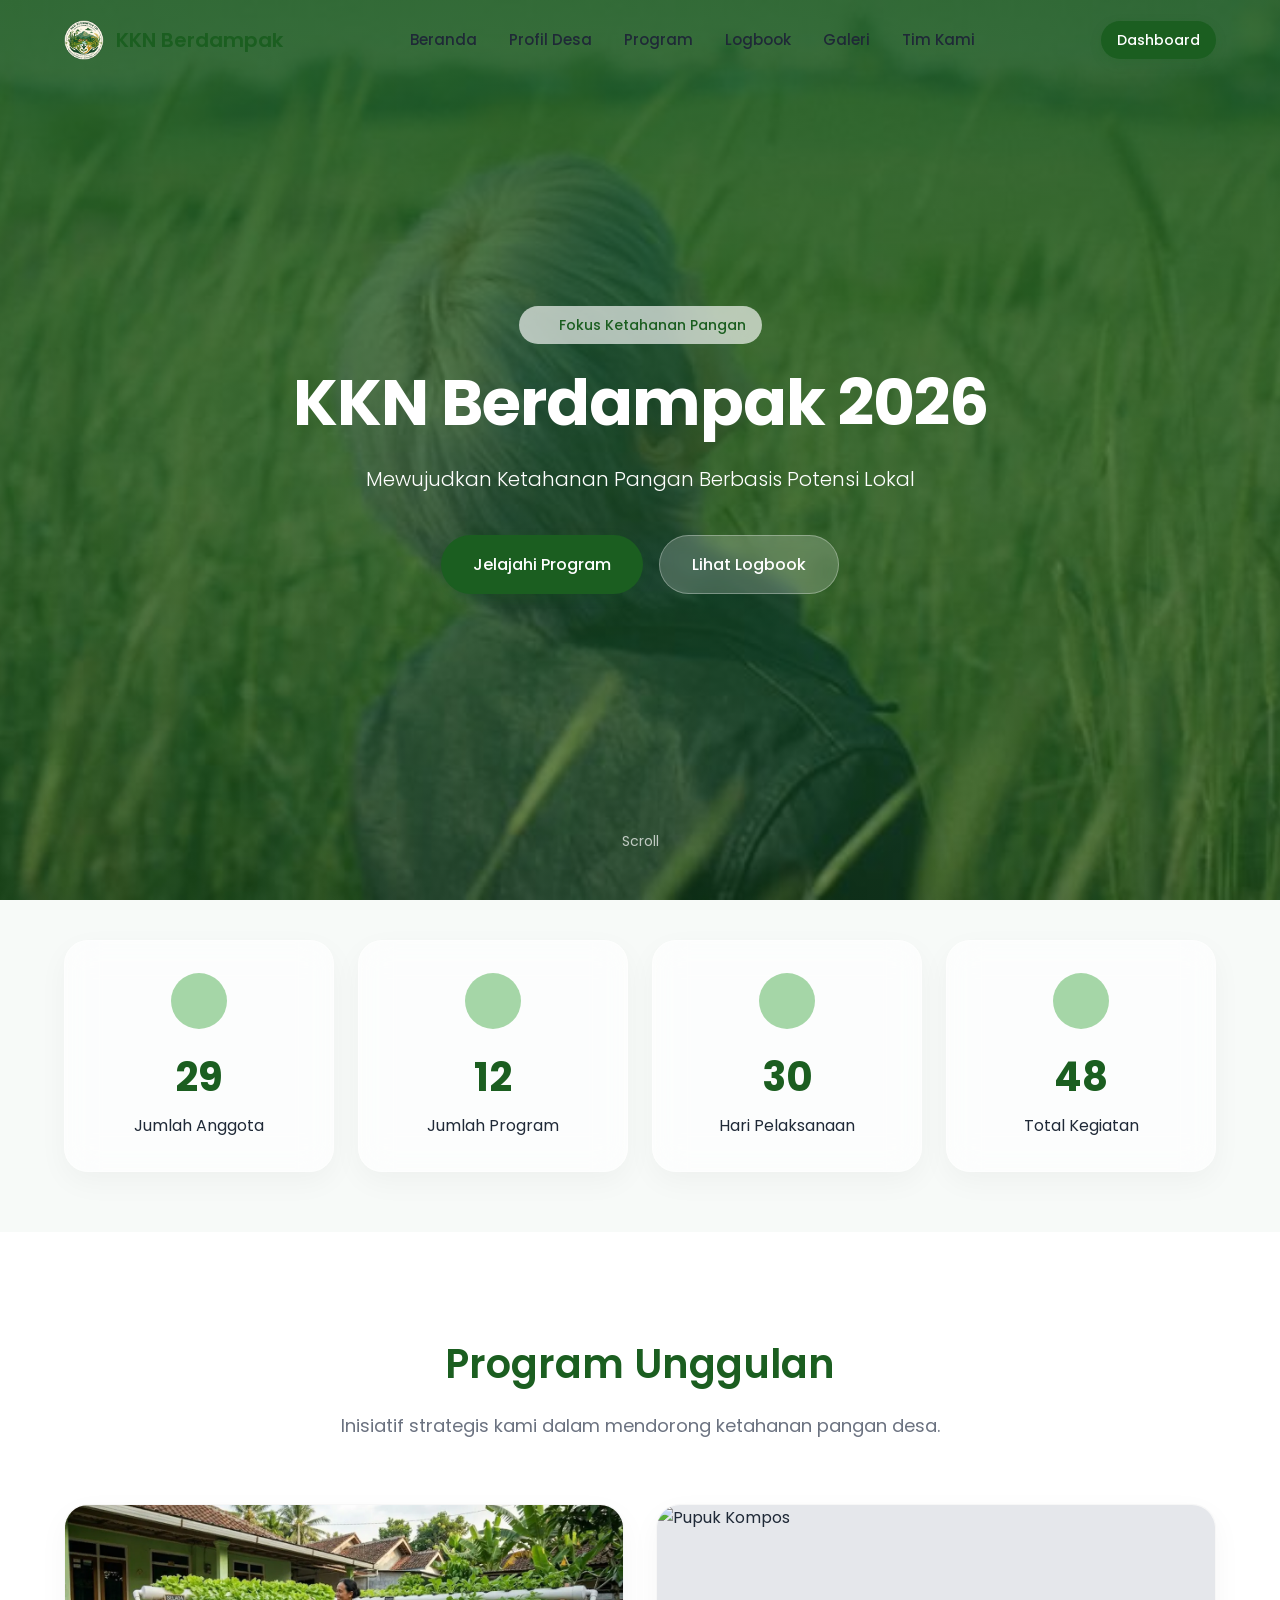
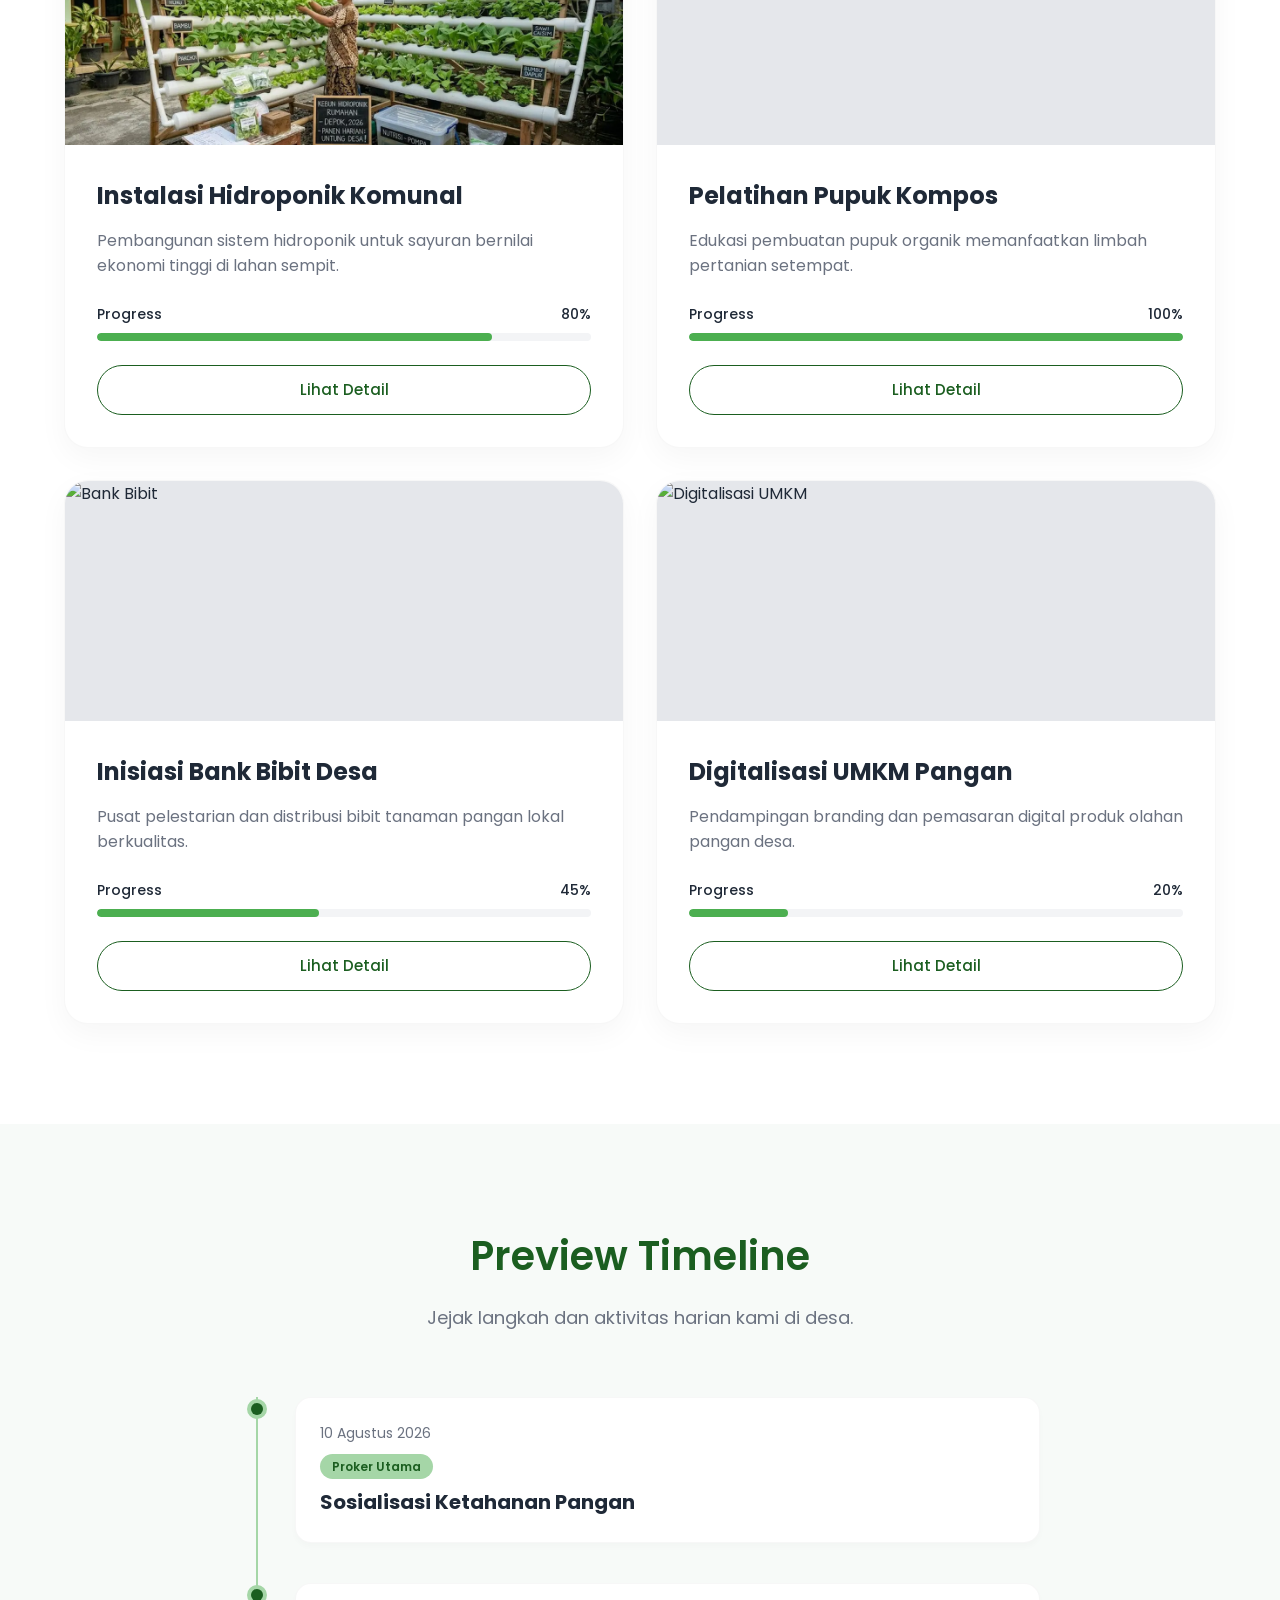
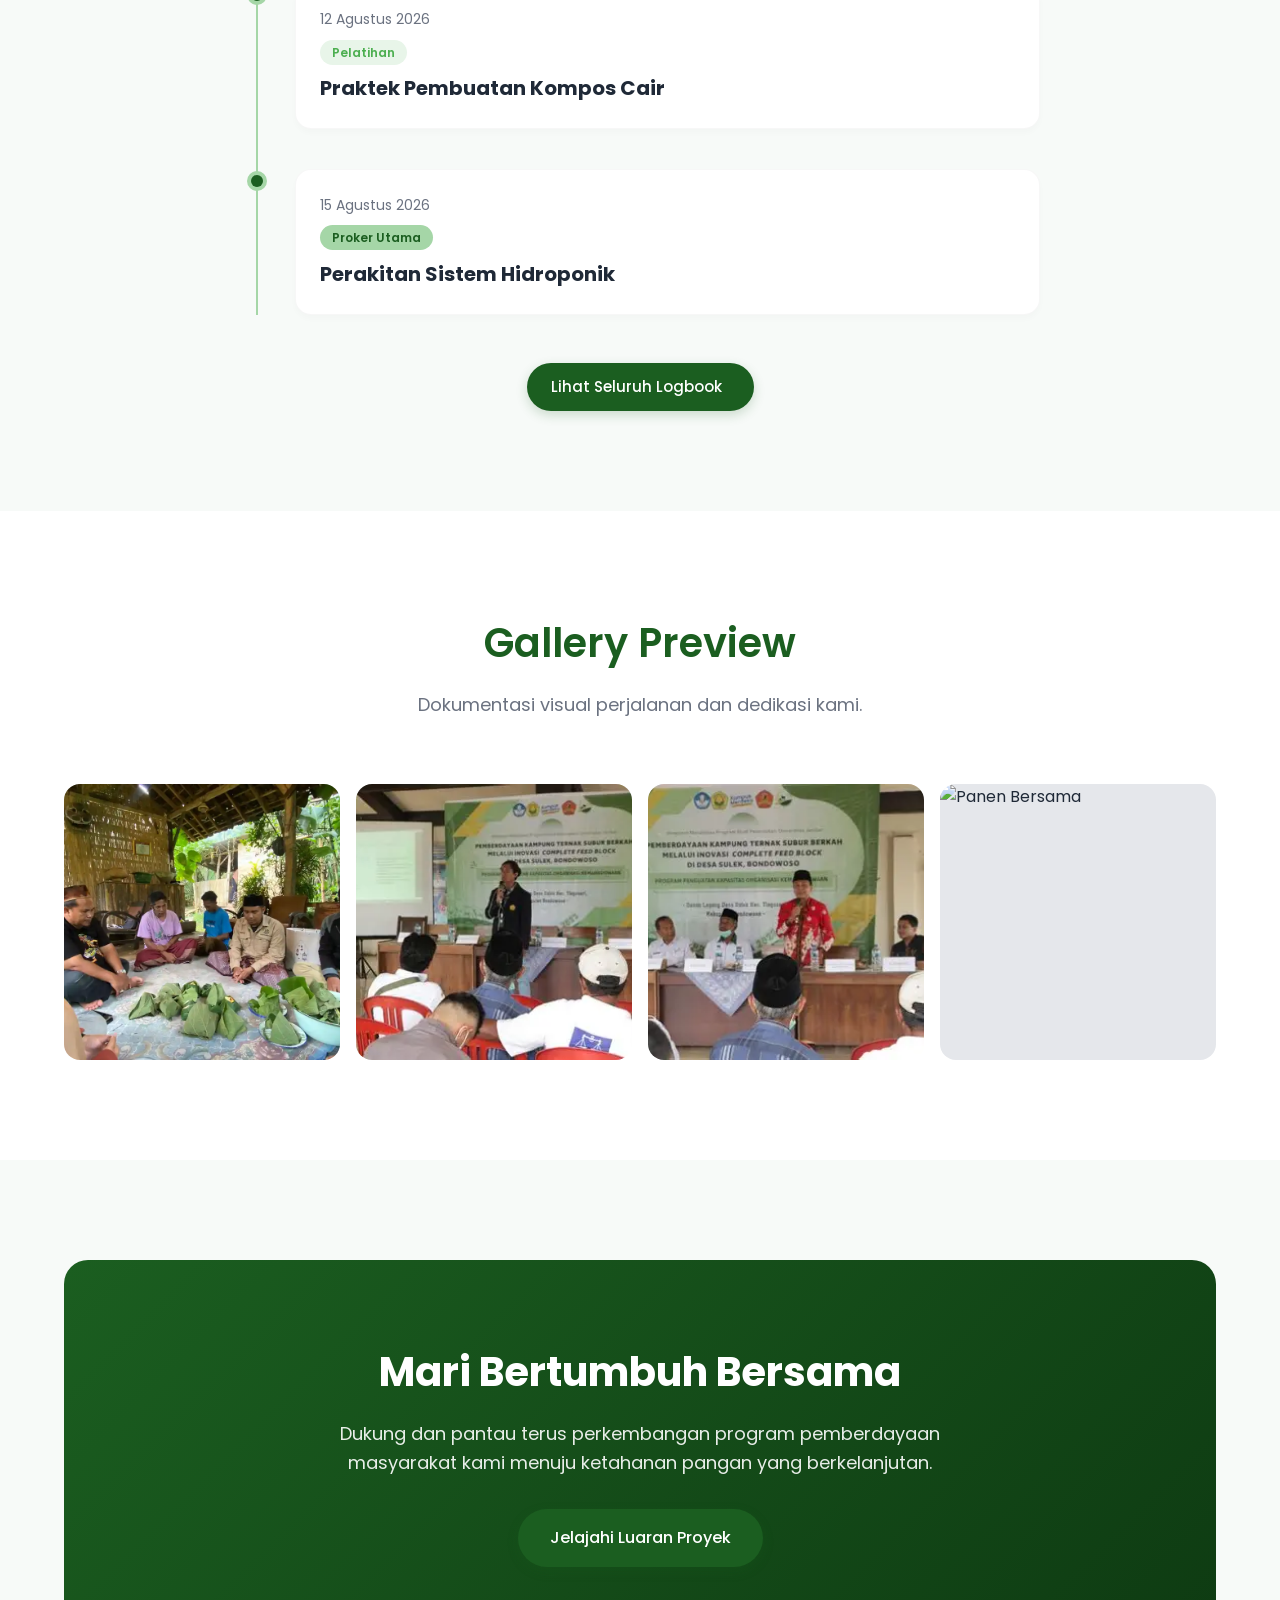
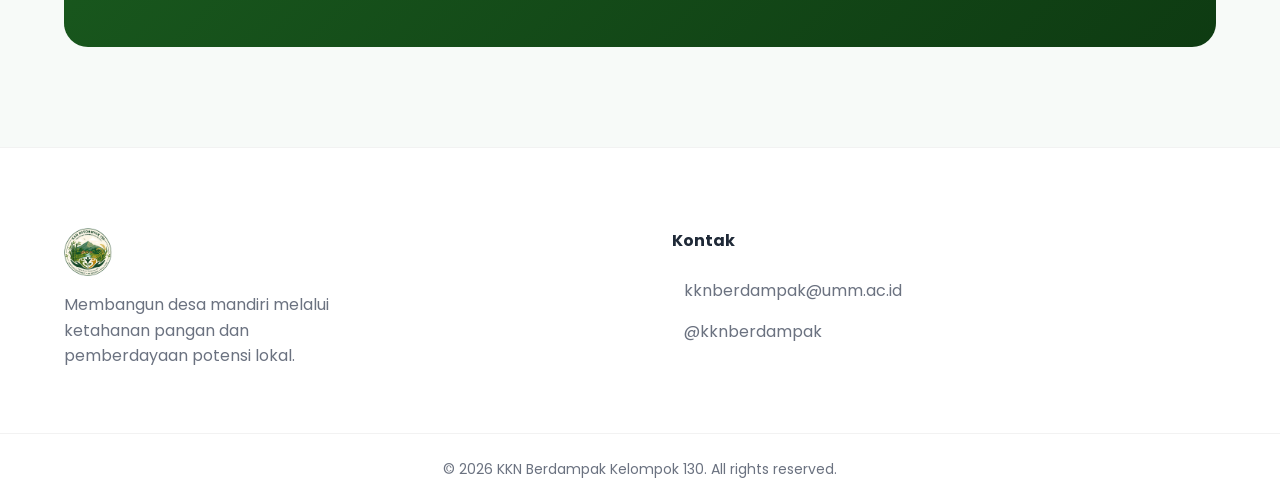
==== index.html @ 9cec5345 "Pembaruan pertama: Layout Frontend selesai" ====
<!DOCTYPE html>
<html lang="id">
<head>
    <meta charset="UTF-8">
    <meta name="viewport" content="width=device-width, initial-scale=1.0">
    <meta name="description" content="Dashboard Dokumentasi KKN Berdampak 2026 - Mewujudkan Ketahanan Pangan Berbasis Potensi Lokal">
    <title>KKN Berdampak 2026 | Ketahanan Pangan</title>

    <!-- Google Fonts: Poppins -->
    <link rel="preconnect" href="https://fonts.googleapis.com">
    <link rel="preconnect" href="https://fonts.gstatic.com" crossorigin>
    <link href="https://fonts.googleapis.com/css2?family=Poppins:wght@300;400;500;600;700&display=swap" rel="stylesheet">

    <!-- Lucide Icons (CDN) -->
    <script src="https://unpkg.com/lucide@latest"></script>

    <!-- Main Stylesheet -->
    <!-- Main Stylesheet (Panggil satu-satu agar aman di file lokal) -->
<link rel="stylesheet" href="css/variable.css">
<link rel="stylesheet" href="css/reset.css">
<link rel="stylesheet" href="css/layout.css">
<link rel="stylesheet" href="css/components.css">
<link rel="stylesheet" href="css/animation.css">
<link rel="stylesheet" href="css/pages/home.css">
</head>
<body>

    <!-- ================= NAVBAR ================= -->
    <nav class="navbar" id="navbar">
        <div class="container navbar-container">
            <a href="index.html" class="navbar-logo">
                <img src="assets/logos/logo-kkn.png" alt="Logo KKN 2026" class="logo-img">
                <span class="logo-text">KKN Berdampak</span>
            </a>
            
            <ul class="navbar-menu">
                <li><a href="../index.html" class="nav-link">Beranda</a></li>
                <li><a href="pages/village.html" class="nav-link">Profil Desa</a></li> <!-- Tambahan Baru -->
                <li><a href="pages/program.html" class="nav-link">Program</a></li>
                <li><a href="pages/program.html" class="nav-link">Logbook</a></li>
                <li><a href="pages/gallery.html" class="nav-link">Galeri</a></li>
                <li><a href="pages/team.html" class="nav-link">Tim Kami</a></li> <!-- Tambahan Baru -->
            </ul>

            <div class="navbar-actions">
                <a href="pages/dashboard.html" class="btn btn-primary btn-sm">Dashboard</a>
            </div>
        </div>
    </nav>

    <!-- ================= HERO SECTION ================= -->
    <header class="hero" id="hero">
        <div class="hero-overlay"></div>
        <div class="container hero-content">
            <div class="hero-badge reveal-fade-up">
                <i data-lucide="leaf"></i>
                <span>Fokus Ketahanan Pangan</span>
            </div>
            <h1 class="hero-title reveal-fade-up">KKN Berdampak 2026</h1>
            <p class="hero-subtitle reveal-fade-up">Mewujudkan Ketahanan Pangan Berbasis Potensi Lokal</p>
            
            <div class="hero-buttons reveal-fade-up">
                <a href="#programs" class="btn btn-primary btn-lg">Jelajahi Program</a>
                <a href="pages/logbook.html" class="btn btn-glass btn-lg">Lihat Logbook</a>
            </div>
        </div>

        <a href="#statistics" class="scroll-indicator">
            <span class="scroll-text">Scroll</span>
            <i data-lucide="chevron-down" class="scroll-icon"></i>
        </a>
    </header>

    <!-- ================= MAIN CONTENT ================= -->
    <main>
        <!-- STATISTIK SECTION -->
        <section class="section statistics" id="statistics">
            <div class="container statistics-grid">
                <!-- Stat Card 1 -->
                <div class="stat-card reveal-fade-up">
                    <div class="stat-icon-wrapper"><i data-lucide="users"></i></div>
                    <h3 class="stat-number" data-target="29">0</h3>
                    <p class="stat-label">Jumlah Anggota</p>
                </div>
                <!-- Stat Card 2 -->
                <div class="stat-card reveal-fade-up" style="transition-delay: 100ms;">
                    <div class="stat-icon-wrapper"><i data-lucide="briefcase"></i></div>
                    <h3 class="stat-number" data-target="12">0</h3>
                    <p class="stat-label">Jumlah Program</p>
                </div>
                <!-- Stat Card 3 -->
                <div class="stat-card reveal-fade-up" style="transition-delay: 200ms;">
                    <div class="stat-icon-wrapper"><i data-lucide="calendar-days"></i></div>
                    <h3 class="stat-number" data-target="30">0</h3>
                    <p class="stat-label">Hari Pelaksanaan</p>
                </div>
                <!-- Stat Card 4 -->
                <div class="stat-card reveal-fade-up" style="transition-delay: 300ms;">
                    <div class="stat-icon-wrapper"><i data-lucide="check-circle-2"></i></div>
                    <h3 class="stat-number" data-target="86">0</h3>
                    <p class="stat-label">Total Kegiatan</p>
                </div>
            </div>
        </section>

        <!-- PROGRAM UNGGULAN SECTION -->
        <section class="section programs bg-surface" id="programs">
            <div class="container">
                <div class="section-header reveal-fade-up">
                    <h2 class="section-title">Program Unggulan</h2>
                    <p class="section-desc">Inisiatif strategis kami dalam mendorong ketahanan pangan desa.</p>
                </div>

                <div class="programs-grid">
                    <!-- Program Card 1 -->
                    <div class="program-card reveal-fade-up">
                        <div class="program-image">
                            <img src="assets/images/program-1.webp" alt="Hidroponik Desa">
                        </div>
                        <div class="program-content">
                            <h3 class="program-title">Instalasi Hidroponik Komunal</h3>
                            <p class="program-desc">Pembangunan sistem hidroponik untuk sayuran bernilai ekonomi tinggi di lahan sempit.</p>
                            
                            <div class="program-progress">
                                <div class="progress-info">
                                    <span class="progress-label">Progress</span>
                                    <span class="progress-percentage">80%</span>
                                </div>
                                <div class="progress-track">
                                    <div class="progress-fill" data-width="80%"></div>
                                </div>
                            </div>
                            
                            <a href="pages/program.html" class="btn btn-outline btn-full">Lihat Detail</a>
                        </div>
                    </div>

                    <!-- Program Card 2 -->
                    <div class="program-card reveal-fade-up" style="transition-delay: 100ms;">
                        <div class="program-image">
                            <img src="assets/images/program-2.jpg" alt="Pupuk Kompos">
                        </div>
                        <div class="program-content">
                            <h3 class="program-title">Pelatihan Pupuk Kompos</h3>
                            <p class="program-desc">Edukasi pembuatan pupuk organik memanfaatkan limbah pertanian setempat.</p>
                            
                            <div class="program-progress">
                                <div class="progress-info">
                                    <span class="progress-label">Progress</span>
                                    <span class="progress-percentage">100%</span>
                                </div>
                                <div class="progress-track">
                                    <div class="progress-fill" data-width="100%"></div>
                                </div>
                            </div>
                            
                            <a href="pages/program.html" class="btn btn-outline btn-full">Lihat Detail</a>
                        </div>
                    </div>

                    <!-- Program Card 3 -->
                    <div class="program-card reveal-fade-up" style="transition-delay: 200ms;">
                        <div class="program-image">
                            <img src="assets/images/program-3.jpg" alt="Bank Bibit">
                        </div>
                        <div class="program-content">
                            <h3 class="program-title">Inisiasi Bank Bibit Desa</h3>
                            <p class="program-desc">Pusat pelestarian dan distribusi bibit tanaman pangan lokal berkualitas.</p>
                            
                            <div class="program-progress">
                                <div class="progress-info">
                                    <span class="progress-label">Progress</span>
                                    <span class="progress-percentage">45%</span>
                                </div>
                                <div class="progress-track">
                                    <div class="progress-fill" data-width="45%"></div>
                                </div>
                            </div>
                            
                            <a href="pages/program.html" class="btn btn-outline btn-full">Lihat Detail</a>
                        </div>
                    </div>

                    <!-- Program Card 4 -->
                    <div class="program-card reveal-fade-up" style="transition-delay: 300ms;">
                        <div class="program-image">
                            <img src="assets/images/program-4.jpg" alt="Digitalisasi UMKM">
                        </div>
                        <div class="program-content">
                            <h3 class="program-title">Digitalisasi UMKM Pangan</h3>
                            <p class="program-desc">Pendampingan branding dan pemasaran digital produk olahan pangan desa.</p>
                            
                            <div class="program-progress">
                                <div class="progress-info">
                                    <span class="progress-label">Progress</span>
                                    <span class="progress-percentage">20%</span>
                                </div>
                                <div class="progress-track">
                                    <div class="progress-fill" data-width="20%"></div>
                                </div>
                            </div>
                            
                            <a href="pages/program.html" class="btn btn-outline btn-full">Lihat Detail</a>
                        </div>
                    </div>
                </div>
            </div>
        </section>

        <!-- TIMELINE SECTION -->
        <section class="section timeline-section" id="timeline">
            <div class="container">
                <div class="section-header reveal-fade-up">
                    <h2 class="section-title">Preview Timeline</h2>
                    <p class="section-desc">Jejak langkah dan aktivitas harian kami di desa.</p>
                </div>

                <div class="timeline-container">
                    <!-- Timeline Item 1 -->
                    <div class="timeline-item reveal-fade-up">
                        <div class="timeline-dot"></div>
                        <div class="timeline-content">
                            <span class="timeline-date">10 Agustus 2026</span>
                            <span class="timeline-category tag-primary">Proker Utama</span>
                            <h4 class="timeline-title">Sosialisasi Ketahanan Pangan</h4>
                        </div>
                    </div>

                    <!-- Timeline Item 2 -->
                    <div class="timeline-item reveal-fade-up">
                        <div class="timeline-dot"></div>
                        <div class="timeline-content">
                            <span class="timeline-date">12 Agustus 2026</span>
                            <span class="timeline-category tag-secondary">Pelatihan</span>
                            <h4 class="timeline-title">Praktek Pembuatan Kompos Cair</h4>
                        </div>
                    </div>

                    <!-- Timeline Item 3 -->
                    <div class="timeline-item reveal-fade-up">
                        <div class="timeline-dot"></div>
                        <div class="timeline-content">
                            <span class="timeline-date">15 Agustus 2026</span>
                            <span class="timeline-category tag-primary">Proker Utama</span>
                            <h4 class="timeline-title">Perakitan Sistem Hidroponik</h4>
                        </div>
                    </div>
                </div>

                <div class="timeline-action reveal-fade-up">
                    <a href="pages/logbook.html" class="btn btn-primary">Lihat Seluruh Logbook <i data-lucide="arrow-right"></i></a>
                </div>
            </div>
        </section>

        <!-- GALLERY SECTION -->
        <section class="section gallery-section bg-surface" id="gallery">
            <div class="container">
                <div class="section-header reveal-fade-up">
                    <h2 class="section-title">Gallery Preview</h2>
                    <p class="section-desc">Dokumentasi visual perjalanan dan dedikasi kami.</p>
                </div>

                <div class="gallery-grid">
                    <!-- Gallery Item 1 -->
                    <a href="assets/images/gallery-1.webp" class="gallery-item reveal-fade-up">
                        <img src="assets/images/gallery-1.webp" alt="Kegiatan Bersama Warga">
                        <div class="gallery-overlay">
                            <i data-lucide="maximize-2"></i>
                        </div>
                    </a>
                    <!-- Gallery Item 2 -->
                    <a href="assets/images/gallery-2.webp" class="gallery-item reveal-fade-up" style="transition-delay: 100ms;">
                        <img src="assets/images/gallery-2.webp" alt="Survei Lahan">
                        <div class="gallery-overlay">
                            <i data-lucide="maximize-2"></i>
                        </div>
                    </a>
                    <!-- Gallery Item 3 -->
                    <a href="assets/images/gallery-3.webp" class="gallery-item reveal-fade-up" style="transition-delay: 200ms;">
                        <img src="assets/images/gallery-3.webp" alt="Pelatihan UMKM">
                        <div class="gallery-overlay">
                            <i data-lucide="maximize-2"></i>
                        </div>
                    </a>
                    <!-- Gallery Item 4 -->
                    <a href="assets/images/gallery-4.jpg" class="gallery-item reveal-fade-up" style="transition-delay: 300ms;">
                        <img src="assets/images/gallery-4.jpg" alt="Panen Bersama">
                        <div class="gallery-overlay">
                            <i data-lucide="maximize-2"></i>
                        </div>
                    </a>
                </div>
            </div>
        </section>

        <!-- CTA SECTION -->
        <section class="section cta-section" id="cta">
            <div class="container">
                <div class="cta-card reveal-fade-up">
                    <div class="cta-content">
                        <h2 class="cta-title">Mari Bertumbuh Bersama</h2>
                        <p class="cta-desc">Dukung dan pantau terus perkembangan program pemberdayaan masyarakat kami menuju ketahanan pangan yang berkelanjutan.</p>
                        <a href="pages/documents.html" class="btn btn-primary btn-lg">Jelajahi Luaran Proyek</a>
                    </div>
                </div>
            </div>
        </section>
    </main>

    <!-- ================= FOOTER ================= -->
    <footer class="footer">
        <div class="container footer-container">
            <div class="footer-brand">
                <img src="assets/logos/logo-kkn.png" alt="Logo KKN" class="footer-logo">
                <p class="footer-text">Membangun desa mandiri melalui ketahanan pangan dan pemberdayaan potensi lokal.</p>
            </div>
            
            <div class="footer-links">
                <h4 class="footer-heading">Kontak</h4>
                <ul>
                    <li><a href="mailto:kknberdampak2026@umm.ac.id"><i data-lucide="mail"></i> kknberdampak@umm.ac.id</a></li>
                    <li><a href="https://instagram.com/kknberdampak" target="_blank"><i data-lucide="instagram"></i> @kknberdampak</a></li>
                </ul>
            </div>
        </div>
        <div class="footer-bottom">
            <div class="container">
                <p class="copyright">&copy; 2026 KKN Berdampak Kelompok 130. All rights reserved.</p>
            </div>
        </div>
    </footer>

    <!-- Initialize Lucide Icons -->
    <script>
      lucide.createIcons();
    </script>
    
    <!-- Main JavaScript -->
    <script src="js/main.js" type="module"></script>
</body>
</html>
---- css/variable.css ----
/* css/variables.css */
:root {
    /* Color Palette */
    --color-primary: #1B5E20;
    --color-secondary: #4CAF50;
    --color-accent: #A5D6A7;
    --color-background: #F7FAF8;
    --color-surface: #FFFFFF;
    --color-text: #1F2937;
    --color-text-muted: #6B7280;

    /* Glassmorphism */
    --glass-bg: rgba(255, 255, 255, 0.65);
    --glass-border: rgba(255, 255, 255, 0.4);
    --glass-blur: blur(16px);

    /* Typography */
    --font-primary: 'Poppins', sans-serif;
    
    /* Spacing & Layout */
    --container-width: 1200px;
    --section-padding: 100px 0;
    
    /* Border Radius (Rounded Corners) */
    --radius-sm: 8px;
    --radius-md: 16px;
    --radius-lg: 24px;
    --radius-pill: 9999px;

    /* Shadows (Soft & Premium) */
    --shadow-sm: 0 4px 6px rgba(0, 0, 0, 0.02);
    --shadow-md: 0 10px 30px rgba(0, 0, 0, 0.04);
    --shadow-hover: 0 20px 40px rgba(0, 0, 0, 0.08);

    /* Transitions */
    --transition-fast: 0.2s ease;
    --transition-smooth: 0.4s cubic-bezier(0.16, 1, 0.3, 1);
}
---- css/layout.css ----
/* css/layout.css */
.container {
    max-width: var(--container-width);
    margin: 0 auto;
    padding: 0 24px;
}

.section {
    padding: var(--section-padding);
}

.section-header {
    text-align: center;
    margin-bottom: 64px;
    max-width: 600px;
    margin-inline: auto;
}

.section-title {
    font-size: 2.5rem;
    font-weight: 600;
    color: var(--color-primary);
    margin-bottom: 16px;
}

.section-desc {
    color: var(--color-text-muted);
    font-size: 1.125rem;
}

.bg-surface {
    background-color: var(--color-surface);
}

/* --- Navbar (Glassmorphism) --- */
.navbar {
    position: fixed;
    top: 0;
    left: 0;
    width: 100%;
    z-index: 100;
    transition: var(--transition-smooth);
    padding: 20px 0;
}

.navbar.scrolled {
    background: var(--glass-bg);
    backdrop-filter: var(--glass-blur);
    -webkit-backdrop-filter: var(--glass-blur);
    border-bottom: 1px solid var(--glass-border);
    padding: 12px 0;
    box-shadow: var(--shadow-sm);
}

.navbar-container {
    display: flex;
    justify-content: space-between;
    align-items: center;
}

.navbar-logo {
    display: flex;
    align-items: center;
    gap: 12px;
    font-weight: 600;
    font-size: 1.25rem;
    color: var(--color-primary);
}

.logo-img {
    height: 40px;
    width: auto;
}

.navbar-menu {
    display: flex;
    gap: 32px;
}

.nav-link {
    font-size: 0.9375rem;
    font-weight: 500;
    color: var(--color-text);
    transition: var(--transition-fast);
}

.nav-link:hover, .nav-link.active {
    color: var(--color-primary);
}

/* --- Footer --- */
.footer {
    background-color: var(--color-surface);
    padding-top: 80px;
    border-top: 1px solid rgba(0,0,0,0.05);
}

.footer-container {
    display: grid;
    grid-template-columns: 1fr 1fr;
    gap: 64px;
    margin-bottom: 64px;
}

.footer-logo {
    height: 48px;
    margin-bottom: 16px;
}

.footer-text {
    color: var(--color-text-muted);
    max-width: 300px;
}

.footer-links ul {
    display: flex;
    flex-direction: column;
    gap: 16px;
    margin-top: 24px;
}

.footer-links a {
    display: flex;
    align-items: center;
    gap: 12px;
    color: var(--color-text-muted);
    transition: var(--transition-fast);
}

.footer-links a:hover {
    color: var(--color-primary);
}

.footer-bottom {
    border-top: 1px solid rgba(0,0,0,0.05);
    padding: 24px 0;
    text-align: center;
    color: var(--color-text-muted);
    font-size: 0.875rem;
}

/* Responsive Layout */
@media (max-width: 768px) {
    .navbar-menu { display: none; } /* Akan dibuat menu mobile via JS nanti */
    .footer-container { grid-template-columns: 1fr; gap: 32px; }
}
---- css/components.css ----
/* css/components.css */
/* --- Buttons --- */
.btn {
    display: inline-flex;
    align-items: center;
    justify-content: center;
    gap: 8px;
    padding: 12px 24px;
    border-radius: var(--radius-pill);
    font-weight: 500;
    font-size: 0.9375rem;
    cursor: pointer;
    transition: var(--transition-smooth);
    border: none;
    position: relative;
    overflow: hidden;
}

.btn-primary {
    background-color: var(--color-primary);
    color: #FFFFFF;
    box-shadow: 0 4px 12px rgba(27, 94, 32, 0.2);
}

.btn-primary:hover {
    background-color: #144d18;
    transform: translateY(-2px);
    box-shadow: 0 6px 16px rgba(27, 94, 32, 0.3);
}

.btn-glass {
    background: rgba(255, 255, 255, 0.2);
    color: #FFFFFF;
    backdrop-filter: blur(8px);
    -webkit-backdrop-filter: blur(8px);
    border: 1px solid rgba(255, 255, 255, 0.3);
}

.btn-glass:hover {
    background: rgba(255, 255, 255, 0.3);
    transform: translateY(-2px);
}

.btn-outline {
    background: transparent;
    color: var(--color-primary);
    border: 1px solid var(--color-primary);
}

.btn-outline:hover {
    background: var(--color-primary);
    color: #FFFFFF;
}

.btn-lg { padding: 16px 32px; font-size: 1rem; }
.btn-sm { padding: 8px 16px; font-size: 0.875rem; }
.btn-full { width: 100%; }

/* --- Badges --- */
.tag-primary {
    background-color: var(--color-accent);
    color: var(--color-primary);
    padding: 4px 12px;
    border-radius: var(--radius-pill);
    font-size: 0.75rem;
    font-weight: 600;
}

.tag-secondary {
    background-color: #E8F5E9;
    color: var(--color-secondary);
    padding: 4px 12px;
    border-radius: var(--radius-pill);
    font-size: 0.75rem;
    font-weight: 600;
}
---- css/animation.css ----
/* css/animation.css */
/* --- Scroll Reveal (Fade Up) --- */
.reveal-fade-up {
    opacity: 0;
    transform: translateY(40px);
    transition: opacity 0.8s cubic-bezier(0.16, 1, 0.3, 1), 
                transform 0.8s cubic-bezier(0.16, 1, 0.3, 1);
}

.reveal-fade-up.active {
    opacity: 1;
    transform: translateY(0);
}

/* --- Bounce Scroll Indicator --- */
@keyframes bounce {
    0%, 20%, 50%, 80%, 100% { transform: translateY(0); }
    40% { transform: translateY(-10px); }
    60% { transform: translateY(-5px); }
}

.scroll-icon {
    animation: bounce 2s infinite;
}

/* --- Ripple Effect (For Buttons via JS) --- */
.ripple {
    position: absolute;
    border-radius: 50%;
    transform: scale(0);
    animation: ripple-anim 0.6s linear;
    background-color: rgba(255, 255, 255, 0.4);
}

@keyframes ripple-anim {
    to {
        transform: scale(4);
        opacity: 0;
    }
}
---- css/pages/home.css ----
/* css/pages/home.css */
/* --- Hero Section --- */
.hero {
    position: relative;
    height: 100vh;
    min-height: 700px;
    display: flex;
    align-items: center;
    justify-content: center;
    text-align: center;
    /* Placeholder fallback image */
    background: url('../../assets/images/hero-bg.jpg') center/cover no-repeat; 
}

.hero-overlay {
    position: absolute;
    inset: 0;
    background: linear-gradient(to bottom, rgba(27, 94, 32, 0.8), rgba(27, 94, 32, 0.4));
}

.hero-content {
    position: relative;
    z-index: 10;
    color: #FFFFFF;
    max-width: 800px;
    display: flex;
    flex-direction: column;
    align-items: center;
}

.hero-badge {
    display: inline-flex;
    align-items: center;
    gap: 8px;
    background: var(--glass-bg);
    color: var(--color-primary);
    padding: 8px 16px;
    border-radius: var(--radius-pill);
    font-size: 0.875rem;
    font-weight: 500;
    margin-bottom: 24px;
    backdrop-filter: var(--glass-blur);
}

.hero-badge i { width: 16px; height: 16px; }

.hero-title {
    font-size: clamp(3rem, 5vw, 4.5rem); /* Responsive typography native */
    font-weight: 700;
    line-height: 1.1;
    margin-bottom: 24px;
    letter-spacing: -1px;
}

.hero-subtitle {
    font-size: 1.25rem;
    font-weight: 300;
    margin-bottom: 40px;
    opacity: 0.9;
}

.hero-buttons {
    display: flex;
    gap: 16px;
}

.scroll-indicator {
    position: absolute;
    bottom: 40px;
    left: 50%;
    transform: translateX(-50%);
    z-index: 10;
    color: #FFFFFF;
    display: flex;
    flex-direction: column;
    align-items: center;
    gap: 8px;
    font-size: 0.875rem;
    opacity: 0.7;
    transition: var(--transition-fast);
}

.scroll-indicator:hover { opacity: 1; }

/* --- Statistics Section --- */
.statistics {
    margin-top: -60px;
    position: relative;
    z-index: 20;
    padding-bottom: 60px;
}

.statistics-grid {
    display: grid;
    grid-template-columns: repeat(4, 1fr);
    gap: 24px;
}

.stat-card {
    background: var(--glass-bg);
    backdrop-filter: var(--glass-blur);
    -webkit-backdrop-filter: var(--glass-blur);
    border: 1px solid var(--glass-border);
    border-radius: var(--radius-lg);
    padding: 32px 24px;
    text-align: center;
    box-shadow: var(--shadow-md);
    transition: var(--transition-smooth);
}

.stat-card:hover {
    transform: translateY(-8px);
    box-shadow: var(--shadow-hover);
}

.stat-icon-wrapper {
    width: 56px;
    height: 56px;
    background-color: var(--color-accent);
    color: var(--color-primary);
    border-radius: 50%;
    display: flex;
    align-items: center;
    justify-content: center;
    margin: 0 auto 16px;
}

.stat-number {
    font-size: 2.5rem;
    font-weight: 700;
    color: var(--color-primary);
    margin-bottom: 4px;
}

/* --- Programs Section --- */
.programs-grid {
    display: grid;
    grid-template-columns: repeat(2, 1fr);
    gap: 32px;
}

.program-card {
    background: var(--color-surface);
    border-radius: var(--radius-lg);
    overflow: hidden;
    box-shadow: var(--shadow-md);
    transition: var(--transition-smooth);
    border: 1px solid rgba(0,0,0,0.03);
}

.program-card:hover {
    transform: translateY(-8px);
    box-shadow: var(--shadow-hover);
}

.program-image {
    height: 240px;
    background-color: #E5E7EB; /* Placeholder before image loads */
}

.program-image img {
    width: 100%;
    height: 100%;
    object-fit: cover;
}

.program-content {
    padding: 32px;
}

.program-title {
    font-size: 1.5rem;
    margin-bottom: 12px;
}

.program-desc {
    color: var(--color-text-muted);
    margin-bottom: 24px;
}

.program-progress {
    margin-bottom: 24px;
}

.progress-info {
    display: flex;
    justify-content: space-between;
    font-size: 0.875rem;
    font-weight: 500;
    margin-bottom: 8px;
}

.progress-track {
    height: 8px;
    background-color: #F3F4F6;
    border-radius: var(--radius-pill);
    overflow: hidden;
}

.progress-fill {
    height: 100%;
    background-color: var(--color-secondary);
    width: 0; /* Animated via JS */
    border-radius: var(--radius-pill);
    transition: width 1.5s ease-out;
}

/* --- Timeline Section --- */
.timeline-container {
    max-width: 800px;
    margin: 0 auto 48px;
    position: relative;
}

.timeline-container::before {
    content: '';
    position: absolute;
    top: 0;
    left: 16px;
    height: 100%;
    width: 2px;
    background-color: var(--color-accent);
}

.timeline-item {
    display: flex;
    gap: 32px;
    margin-bottom: 40px;
    position: relative;
}

.timeline-dot {
    width: 12px;
    height: 12px;
    background-color: var(--color-primary);
    border-radius: 50%;
    margin-top: 6px;
    margin-left: 11px;
    box-shadow: 0 0 0 4px var(--color-accent);
    z-index: 2;
}

.timeline-content {
    background: var(--color-surface);
    padding: 24px;
    border-radius: var(--radius-md);
    box-shadow: var(--shadow-sm);
    flex: 1;
    transition: var(--transition-smooth);
    border: 1px solid rgba(0,0,0,0.03);
}

.timeline-content:hover {
    box-shadow: var(--shadow-md);
    transform: translateX(8px);
}

.timeline-date {
    display: block;
    font-size: 0.875rem;
    color: var(--color-text-muted);
    margin-bottom: 8px;
}

.timeline-title {
    font-size: 1.25rem;
    margin-top: 8px;
}

.timeline-action {
    text-align: center;
}

/* --- Gallery Section --- */
.gallery-grid {
    display: grid;
    grid-template-columns: repeat(4, 1fr);
    gap: 16px;
}

.gallery-item {
    position: relative;
    border-radius: var(--radius-md);
    overflow: hidden;
    aspect-ratio: 1;
    background-color: #E5E7EB;
}

.gallery-item img {
    width: 100%;
    height: 100%;
    object-fit: cover;
    transition: transform 0.5s ease;
}

.gallery-overlay {
    position: absolute;
    inset: 0;
    background-color: rgba(27, 94, 32, 0.6);
    display: flex;
    align-items: center;
    justify-content: center;
    color: #FFF;
    opacity: 0;
    transition: var(--transition-fast);
}

.gallery-item:hover img {
    transform: scale(1.1);
}

.gallery-item:hover .gallery-overlay {
    opacity: 1;
}

/* --- CTA Section --- */
.cta-card {
    background: linear-gradient(135deg, var(--color-primary), #0e3b12);
    border-radius: var(--radius-lg);
    padding: 80px 40px;
    text-align: center;
    color: #FFFFFF;
    position: relative;
    overflow: hidden;
}

.cta-title { font-size: 2.5rem; margin-bottom: 16px; }
.cta-desc { font-size: 1.125rem; max-width: 600px; margin: 0 auto 32px; opacity: 0.9; }

/* Responsive Adjustments Pages */
@media (max-width: 1024px) {
    .statistics-grid { grid-template-columns: repeat(2, 1fr); }
    .gallery-grid { grid-template-columns: repeat(2, 1fr); }
}

@media (max-width: 768px) {
    .hero-buttons { flex-direction: column; width: 100%; padding: 0 24px; }
    .hero-title { font-size: 2.5rem; }
    .programs-grid { grid-template-columns: 1fr; }
    .cta-card { padding: 40px 24px; }
}
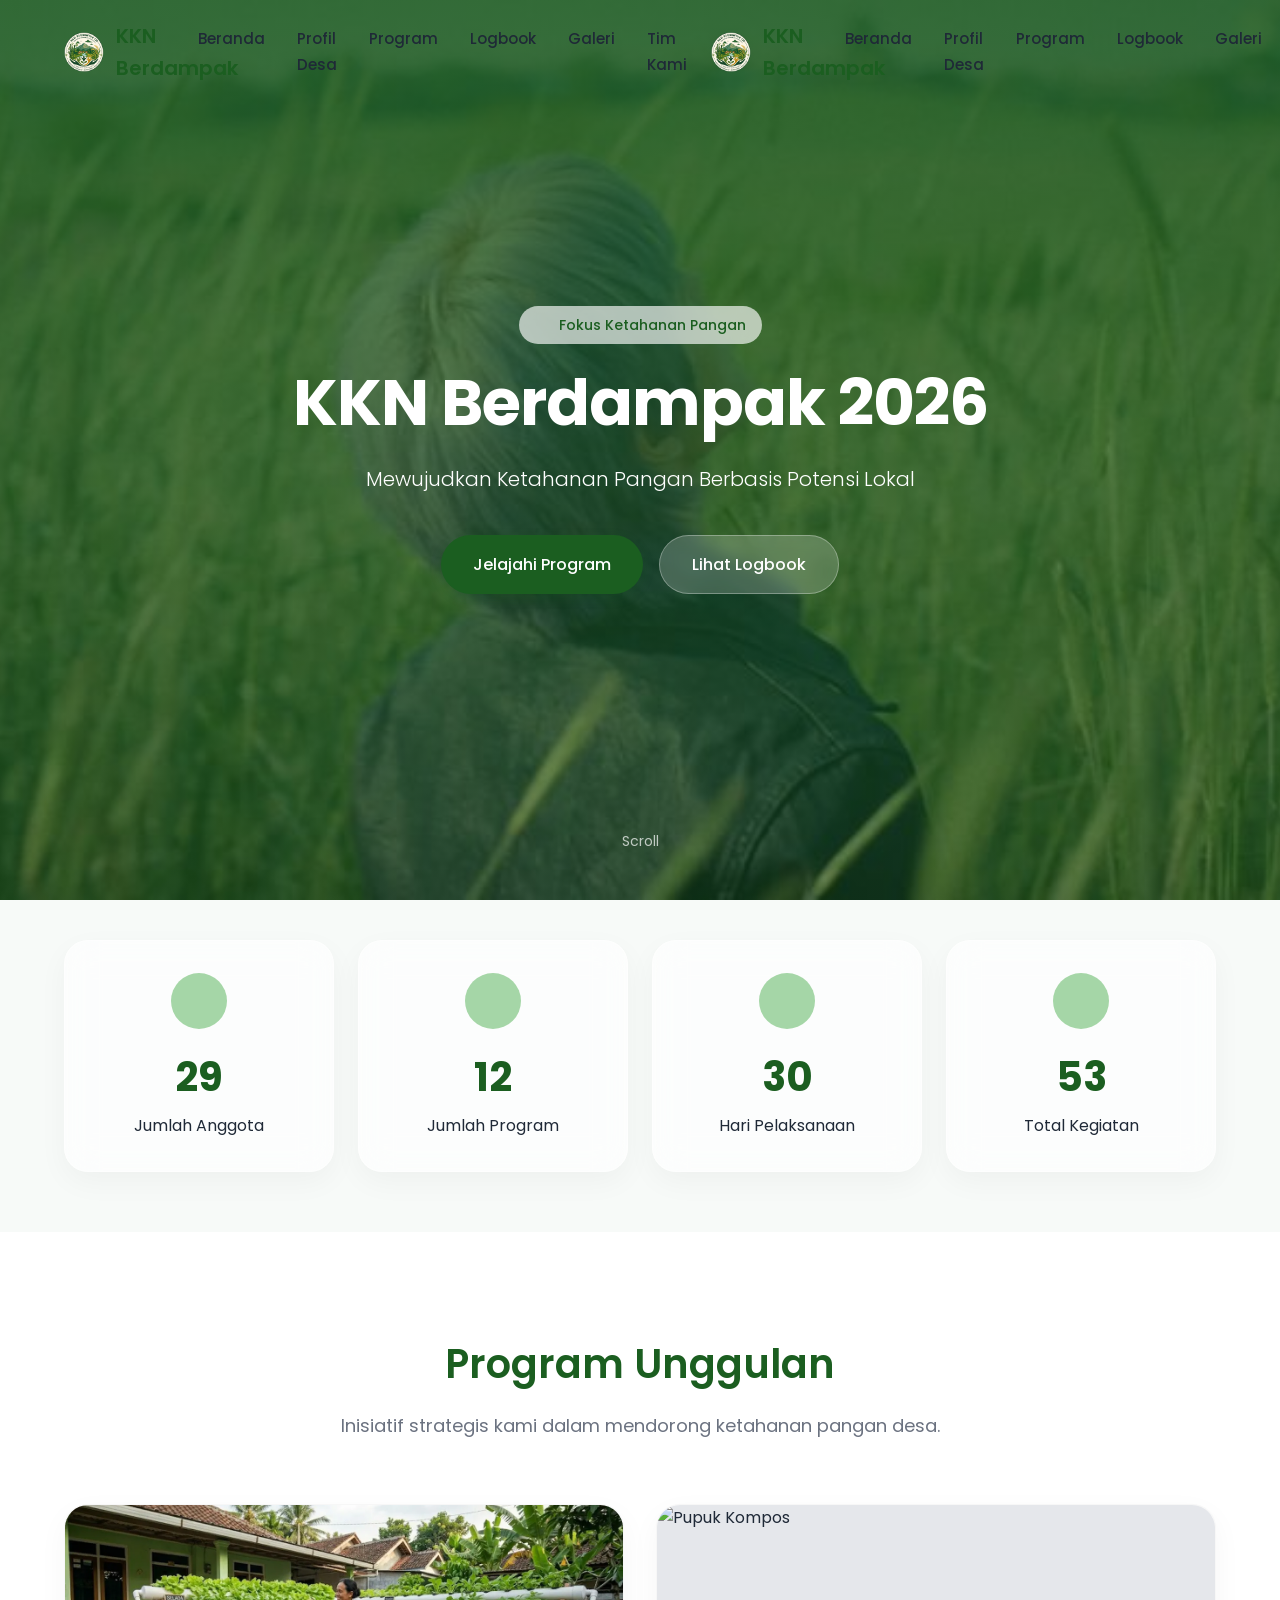
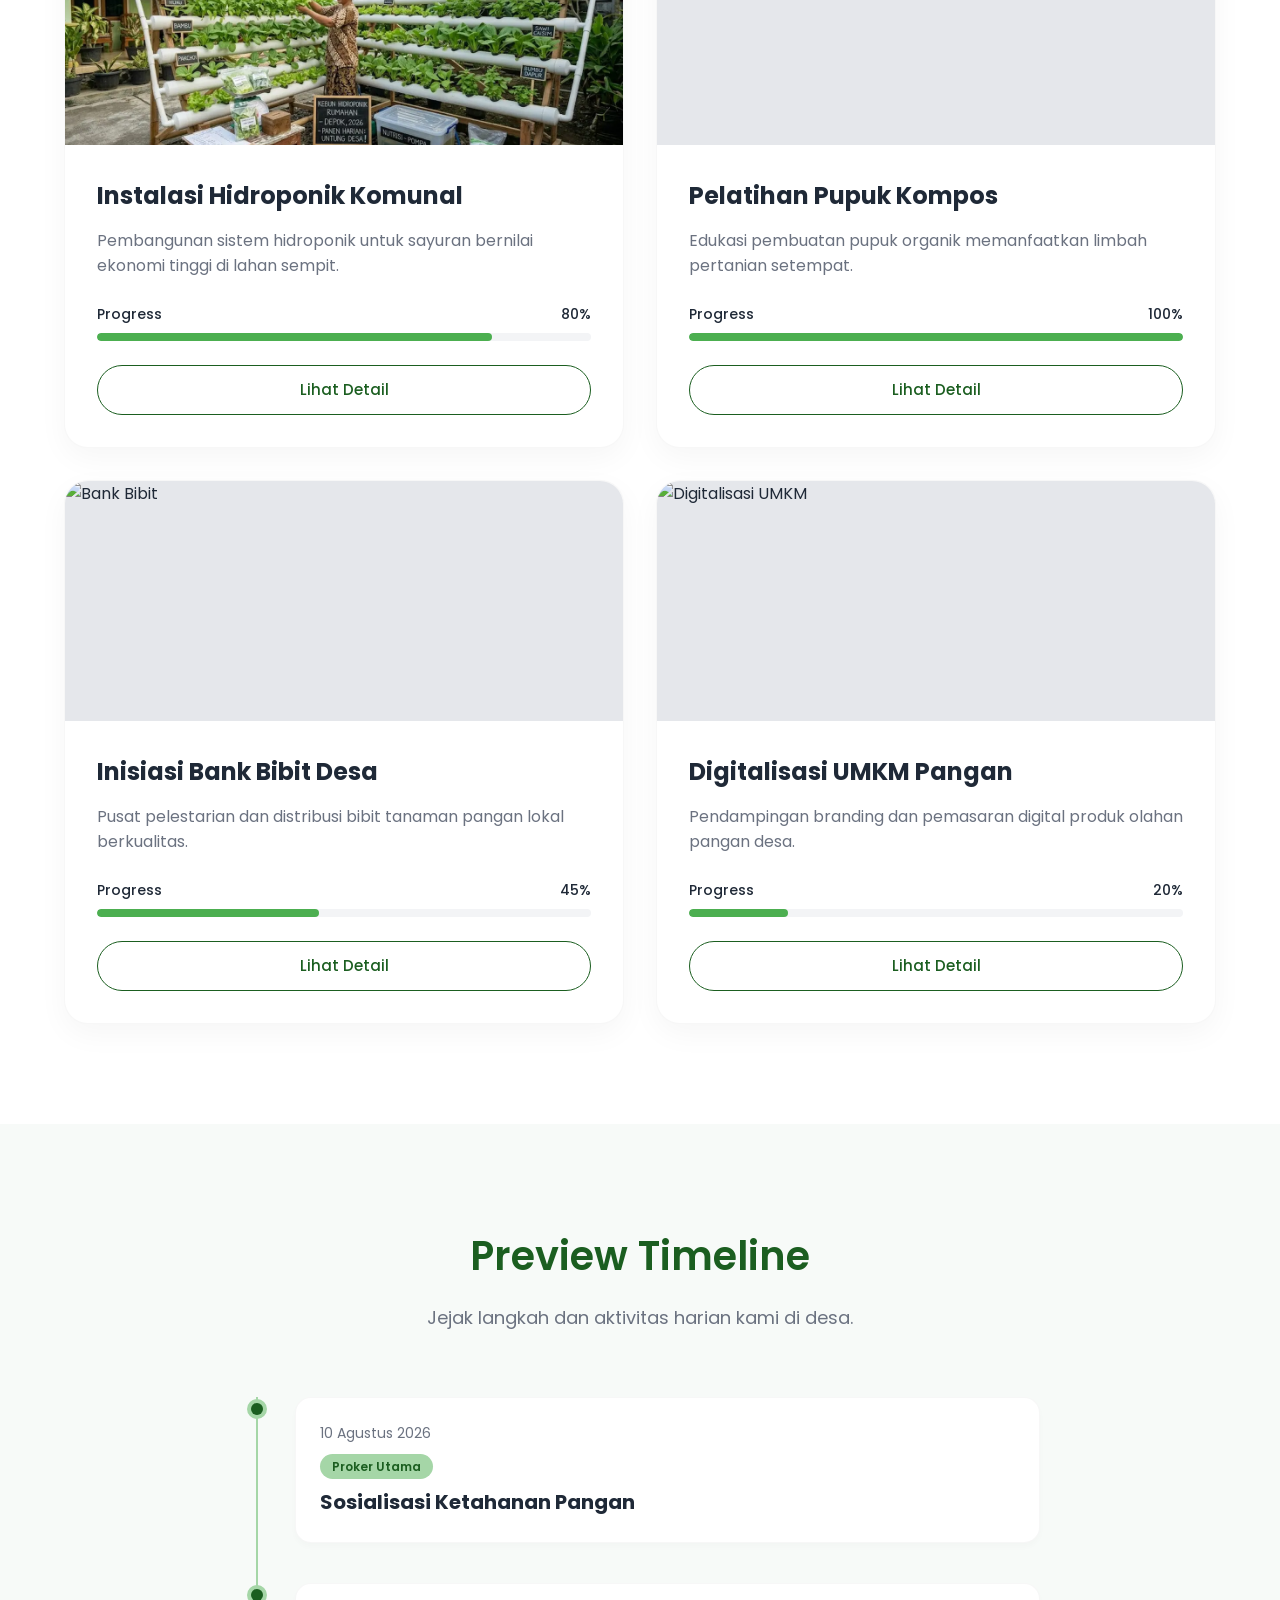
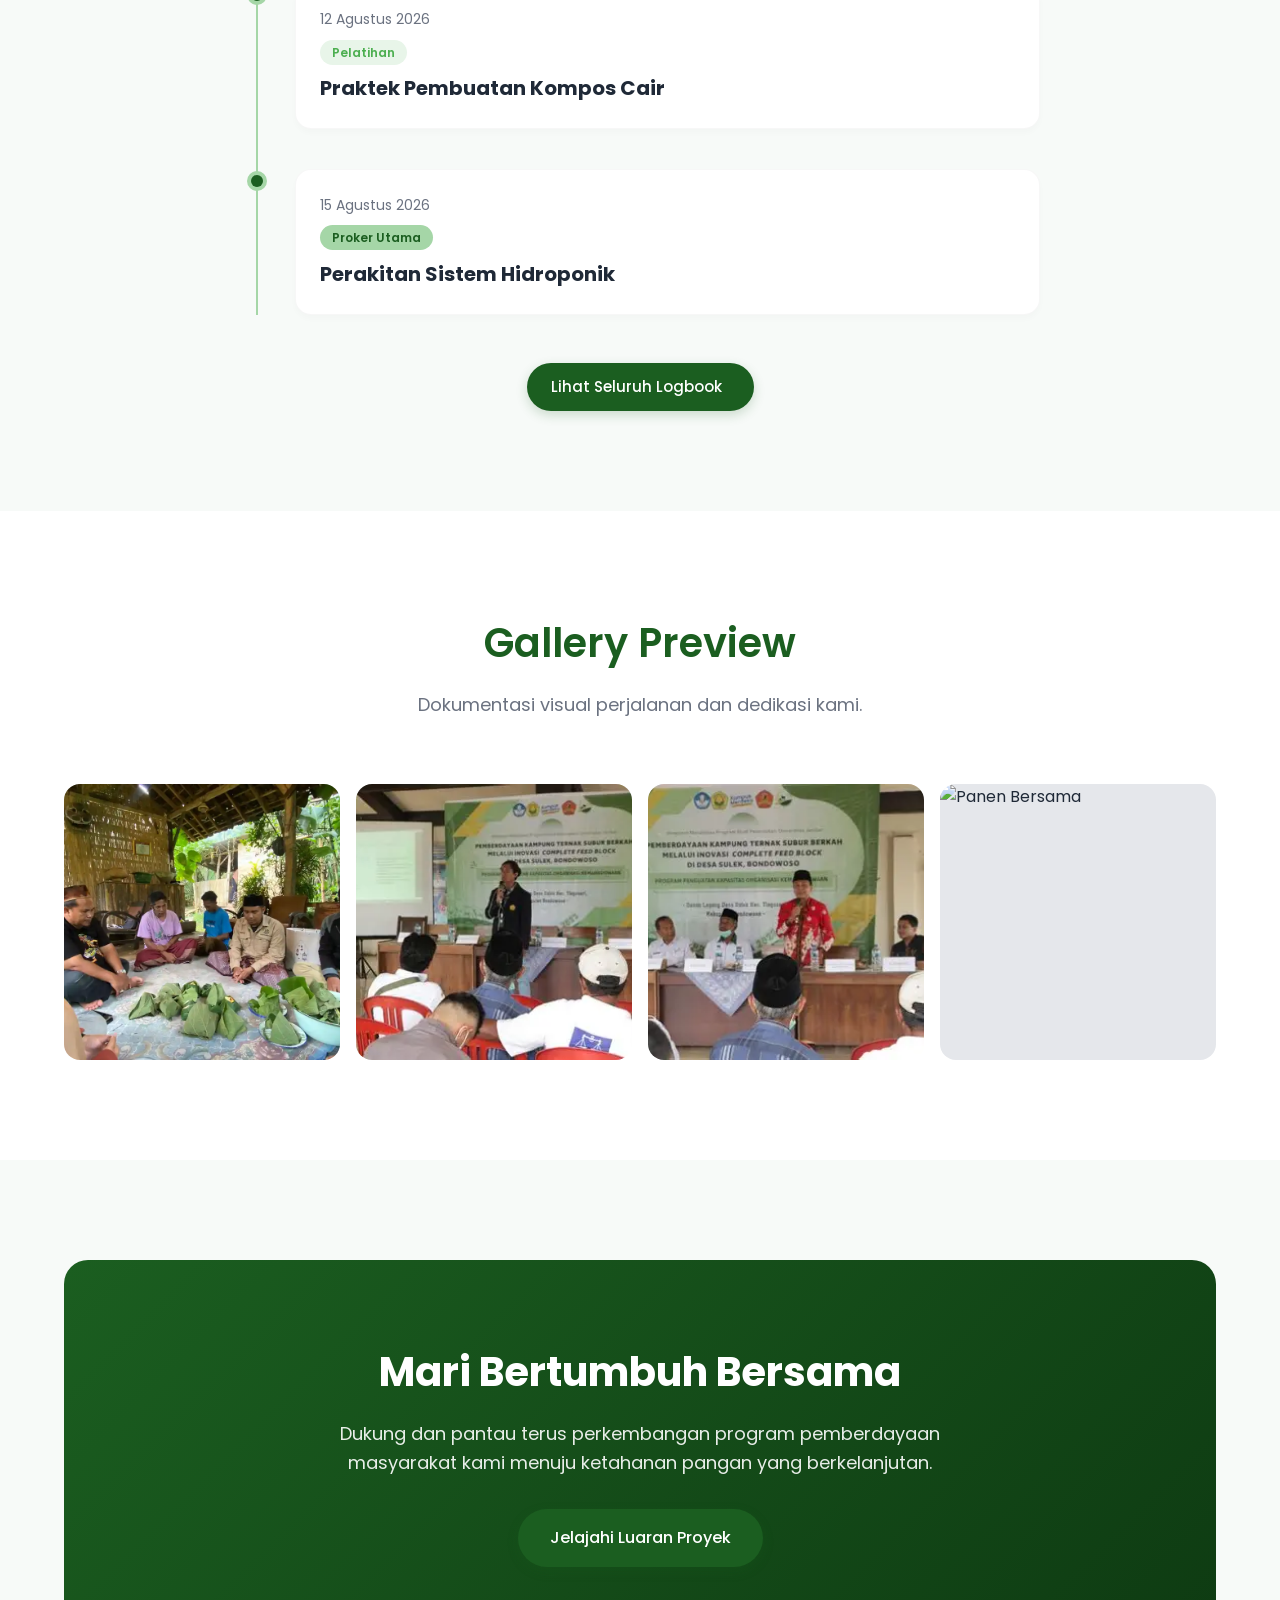
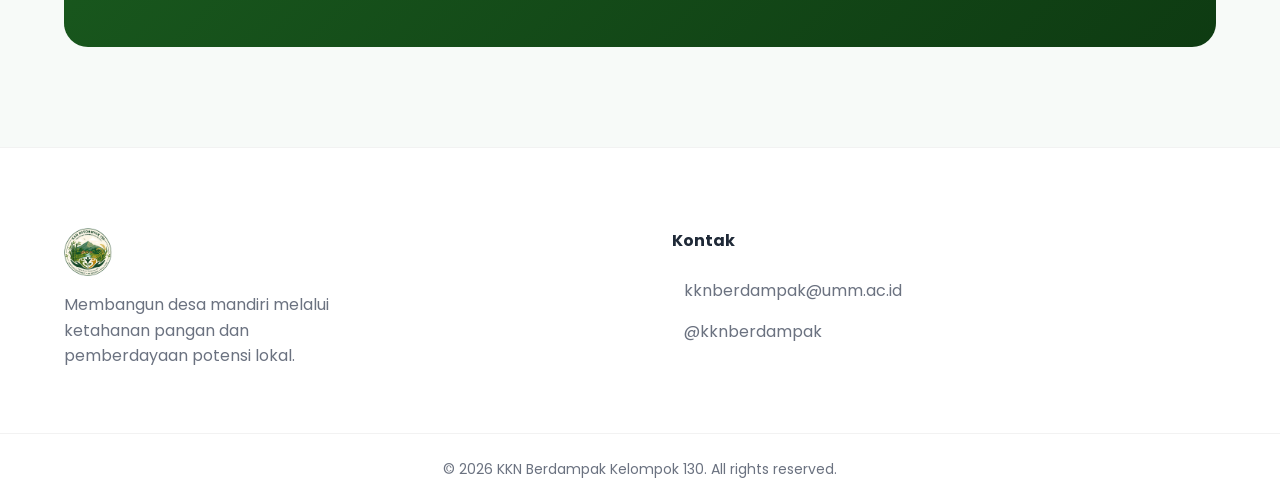
==== commit cb8313bd: "Revisi: perubahan navbar dan penyesuaian" ====
--- a/index.html
+++ b/index.html
@@ -42,6 +42,30 @@
                 <li><a href="pages/team.html" class="nav-link">Tim Kami</a></li> <!-- Tambahan Baru -->
             </ul>
 
+            <div class="container navbar-container">
+            <a href="../index.html" class="navbar-logo">
+                <img src="../assets/logos/logo-kkn.png" alt="Logo KKN" class="logo-img">
+                <span class="logo-text">KKN Berdampak</span>
+            </a>
+            
+            <ul class="navbar-menu" id="navbar-menu">
+                <li><a href="../index.html" class="nav-link">Beranda</a></li>
+                <li><a href="village.html" class="nav-link">Profil Desa</a></li>
+                <li><a href="program.html" class="nav-link">Program</a></li>
+                <li><a href="logbook.html" class="nav-link">Logbook</a></li>
+                <li><a href="gallery.html" class="nav-link">Galeri</a></li>
+                <li><a href="team.html" class="nav-link">Tim Kami</a></li>
+            </ul>
+
+            <div class="navbar-actions">
+                <a href="dashboard.html" class="btn btn-primary btn-sm">Dashboard</a>
+            </div>
+
+            <!-- TOMBOL HAMBURGER (Tambahan Baru) -->
+            <button class="mobile-menu-btn" id="mobile-menu-btn">
+                <i data-lucide="menu"></i>
+            </button>
+
             <div class="navbar-actions">
                 <a href="pages/dashboard.html" class="btn btn-primary btn-sm">Dashboard</a>
             </div>
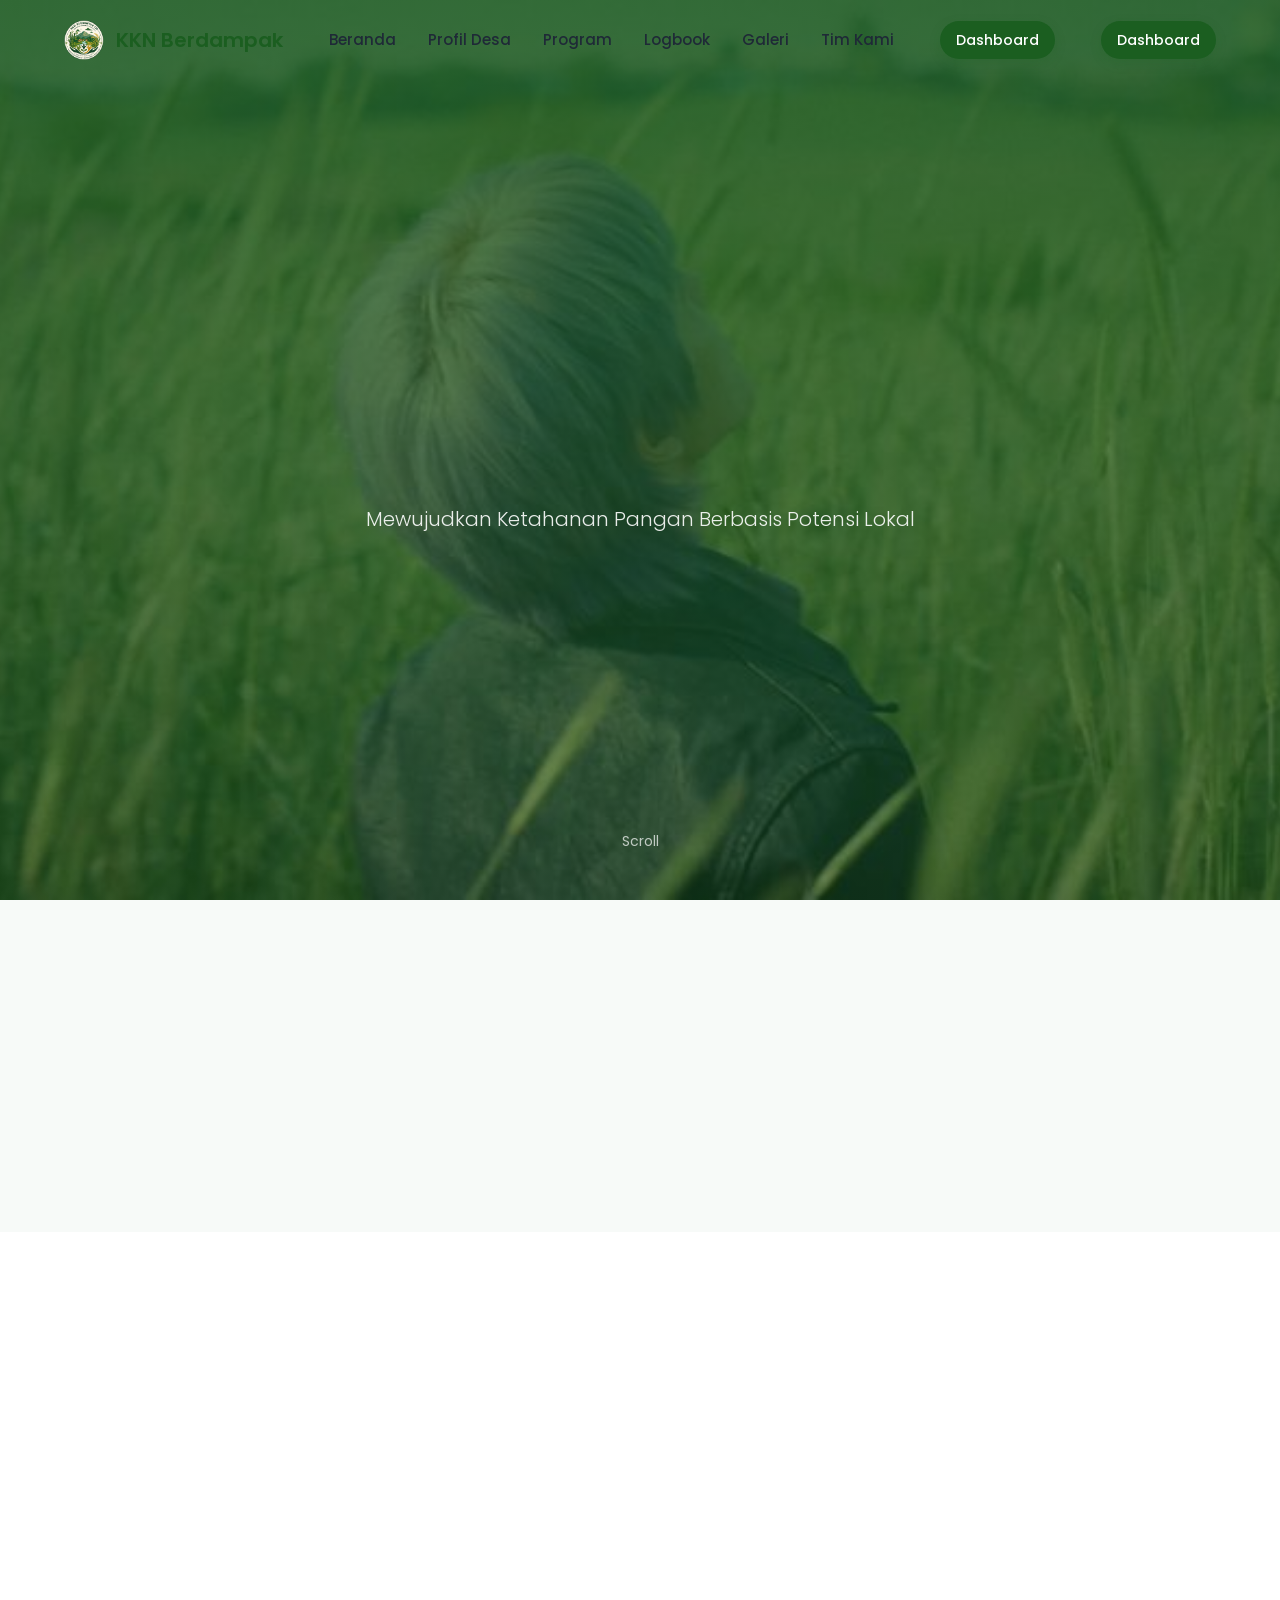
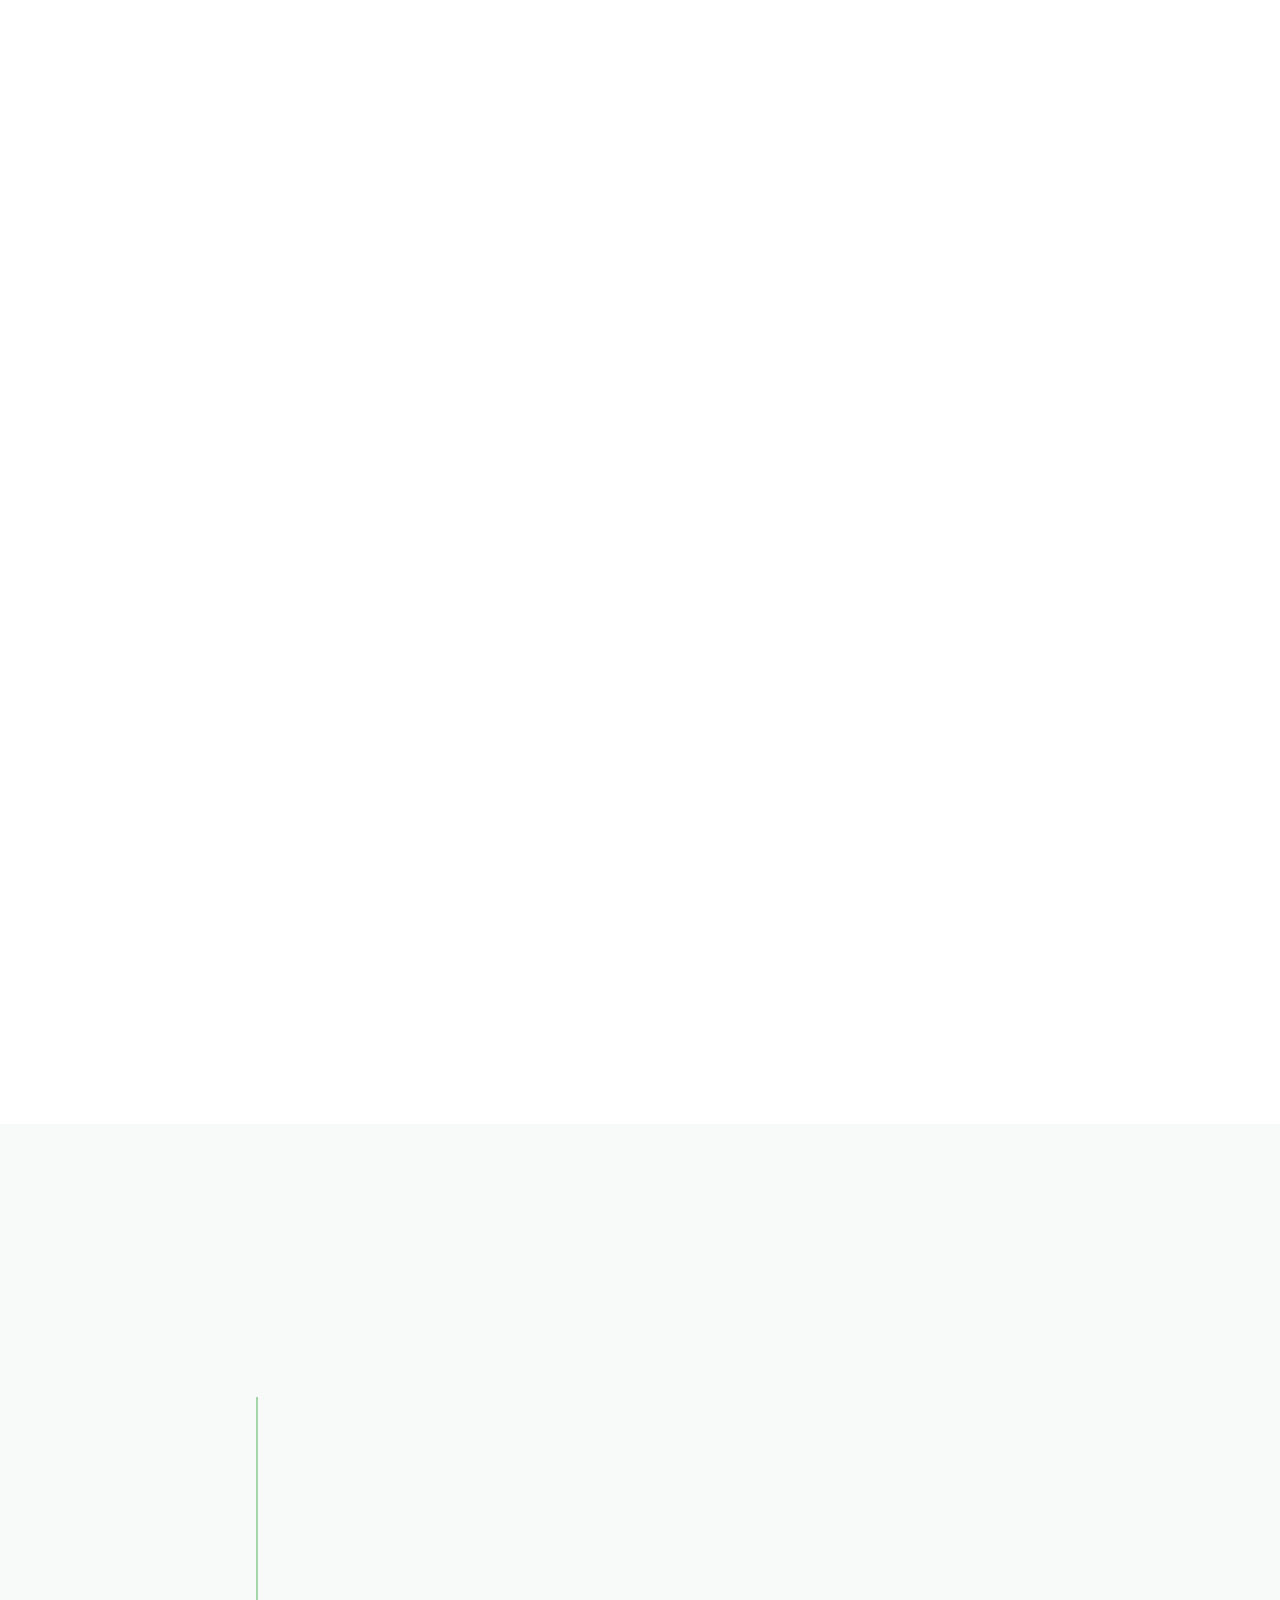
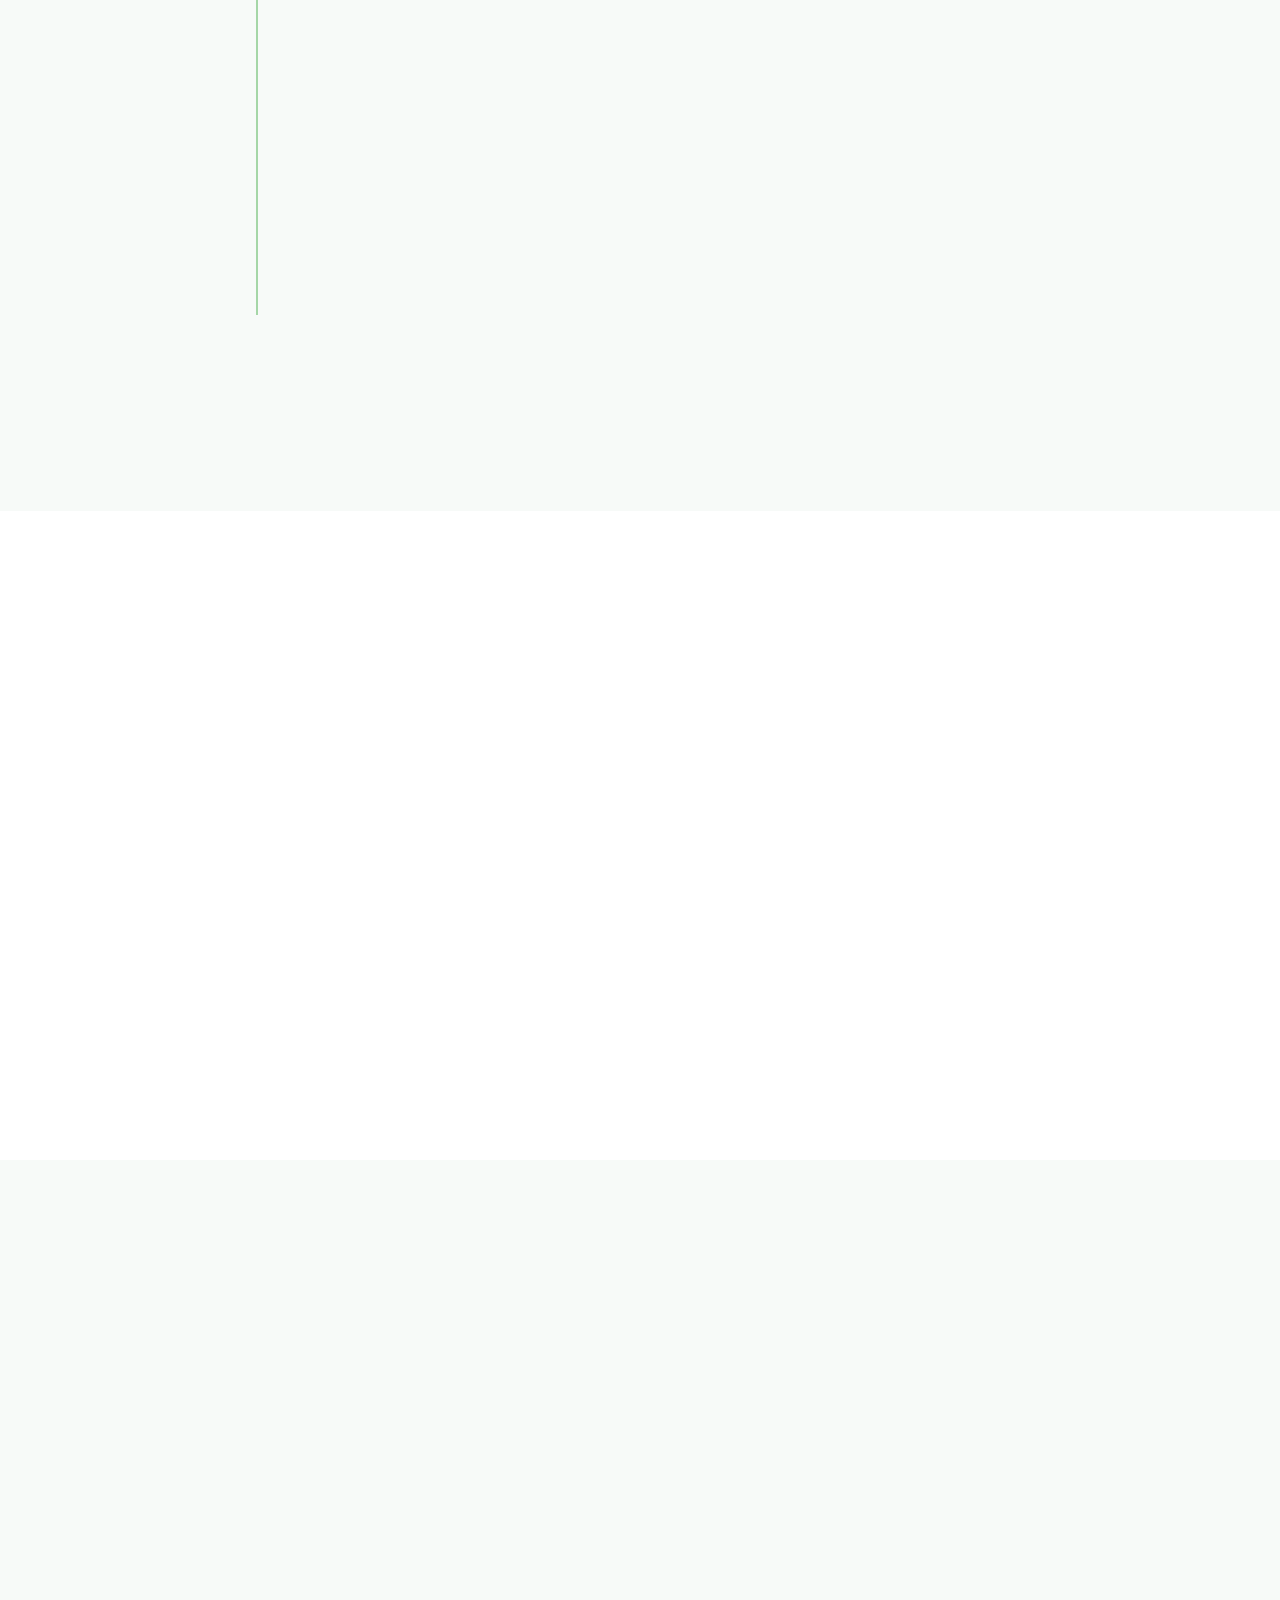
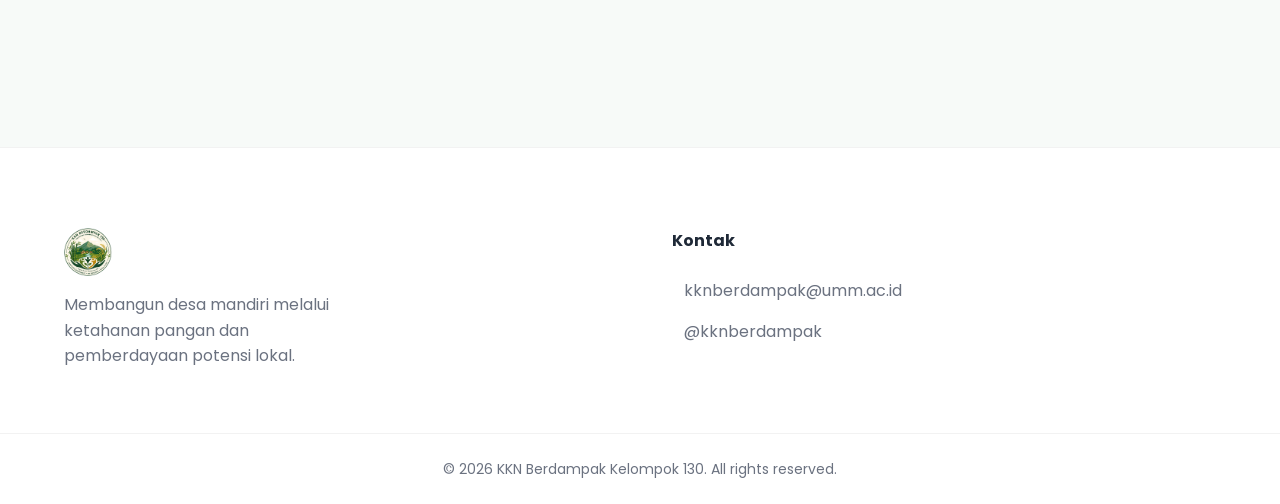
==== commit c0898d36: "Revisi: hapus redundan" ====
--- a/index.html
+++ b/index.html
@@ -42,21 +42,6 @@
                 <li><a href="pages/team.html" class="nav-link">Tim Kami</a></li> <!-- Tambahan Baru -->
             </ul>
 
-            <div class="container navbar-container">
-            <a href="../index.html" class="navbar-logo">
-                <img src="../assets/logos/logo-kkn.png" alt="Logo KKN" class="logo-img">
-                <span class="logo-text">KKN Berdampak</span>
-            </a>
-            
-            <ul class="navbar-menu" id="navbar-menu">
-                <li><a href="../index.html" class="nav-link">Beranda</a></li>
-                <li><a href="village.html" class="nav-link">Profil Desa</a></li>
-                <li><a href="program.html" class="nav-link">Program</a></li>
-                <li><a href="logbook.html" class="nav-link">Logbook</a></li>
-                <li><a href="gallery.html" class="nav-link">Galeri</a></li>
-                <li><a href="team.html" class="nav-link">Tim Kami</a></li>
-            </ul>
-
             <div class="navbar-actions">
                 <a href="dashboard.html" class="btn btn-primary btn-sm">Dashboard</a>
             </div>
--- a/css/layout.css
+++ b/css/layout.css
@@ -143,4 +143,62 @@
 @media (max-width: 768px) {
     .navbar-menu { display: none; } /* Akan dibuat menu mobile via JS nanti */
     .footer-container { grid-template-columns: 1fr; gap: 32px; }
+}
+
+/* Tombol Hamburger (Disembunyikan di Laptop/PC) */
+.mobile-menu-btn {
+    display: none;
+    background: transparent;
+    border: none;
+    color: var(--color-text);
+    cursor: pointer;
+    padding: 8px;
+}
+
+.mobile-menu-btn i {
+    width: 28px;
+    height: 28px;
+}
+
+/* =========================================
+   Mode HP (Mobile Responsive)
+========================================= */
+@media (max-width: 992px) {
+    /* Munculkan tombol hamburger */
+    .mobile-menu-btn {
+        display: block;
+        margin-left: auto; /* Dorong ke kanan */
+    }
+
+    /* Sembunyikan tombol dashboard agar header tidak sempit */
+    .navbar-actions {
+        display: none;
+    }
+
+    /* Ubah susunan menu menjadi ke bawah dan sembunyikan sementara */
+    .navbar-menu {
+        position: absolute;
+        top: 100%; /* Turun ke bawah navbar */
+        left: 0;
+        right: 0;
+        background-color: var(--color-surface);
+        flex-direction: column; /* Susun ke bawah */
+        padding: 24px;
+        box-shadow: 0 10px 15px -3px rgba(0, 0, 0, 0.1);
+        gap: 20px;
+        
+        /* Sembunyikan default-nya */
+        display: none; 
+    }
+
+    /* Class ini akan ditambahkan oleh JavaScript saat tombol diklik */
+    .navbar-menu.active {
+        display: flex;
+    }
+
+    .nav-link {
+        font-size: 1.1rem;
+        display: block;
+        text-align: center;
+    }
 }
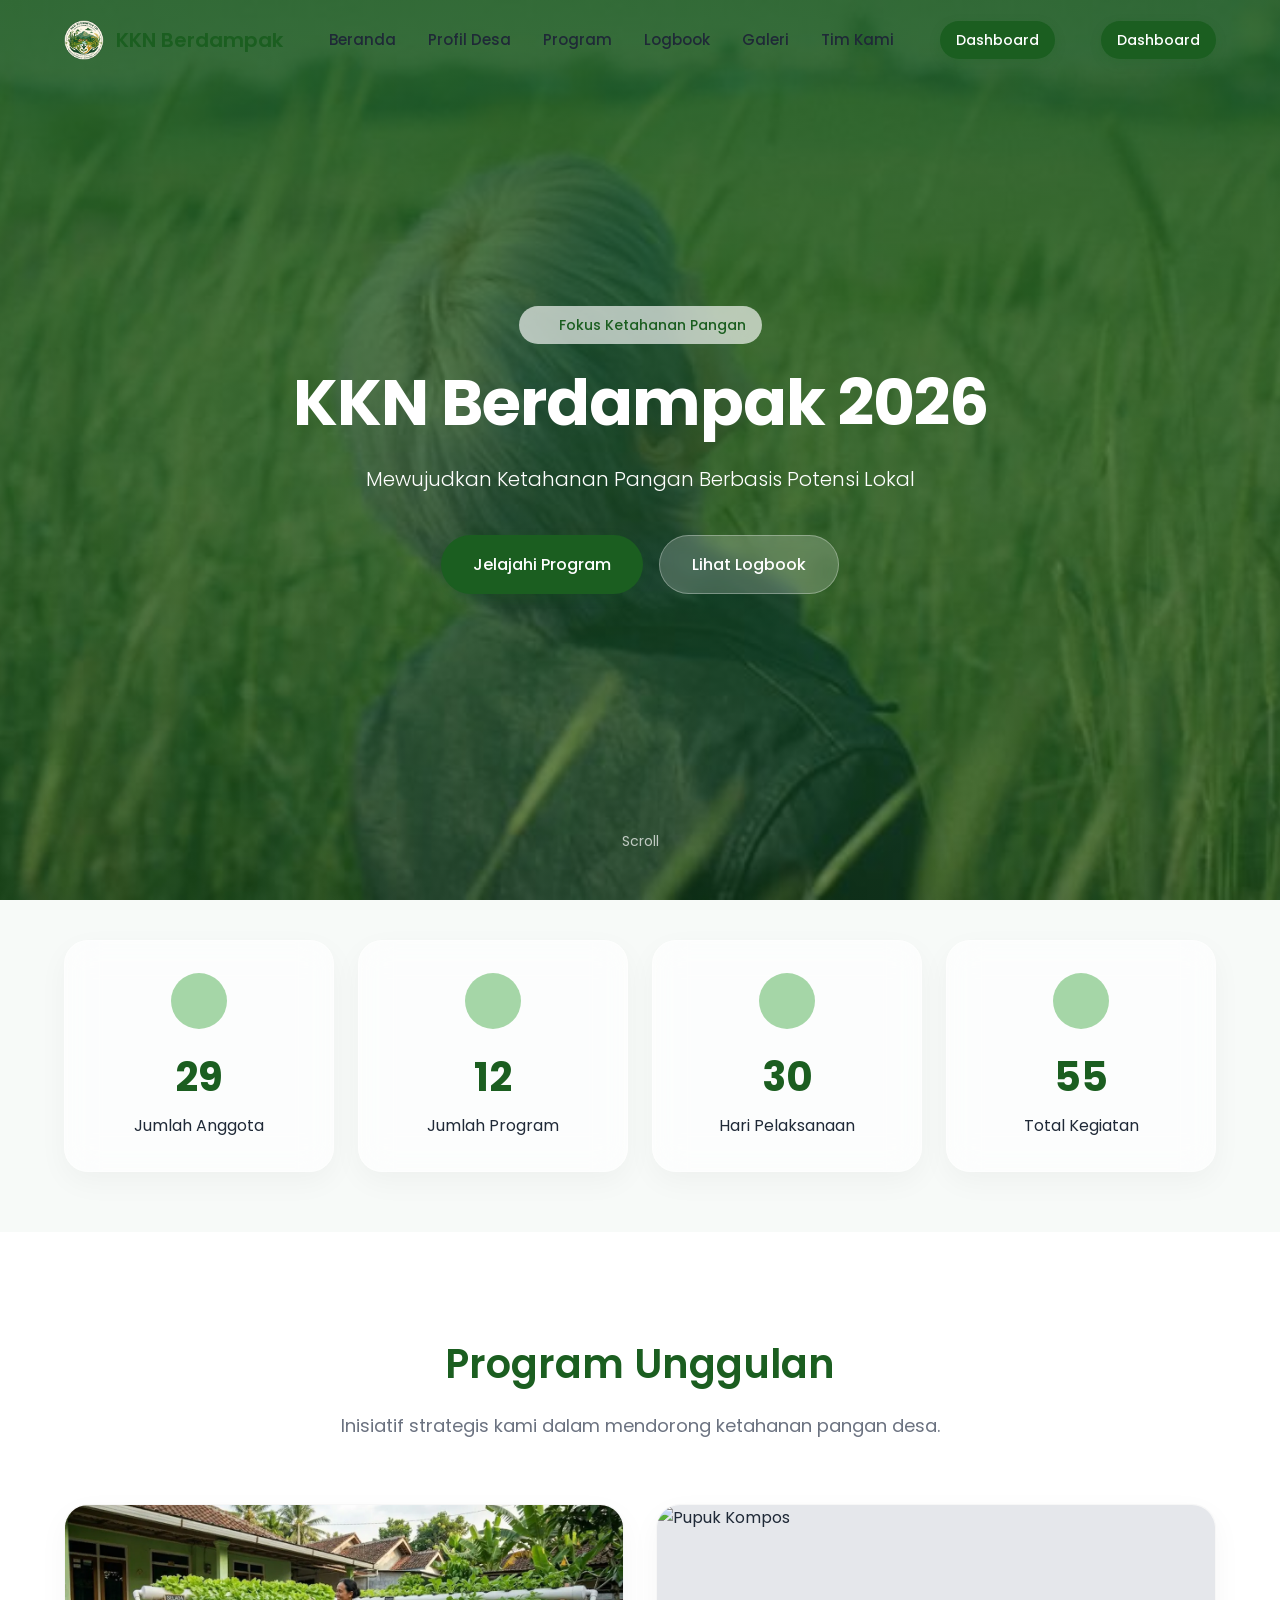
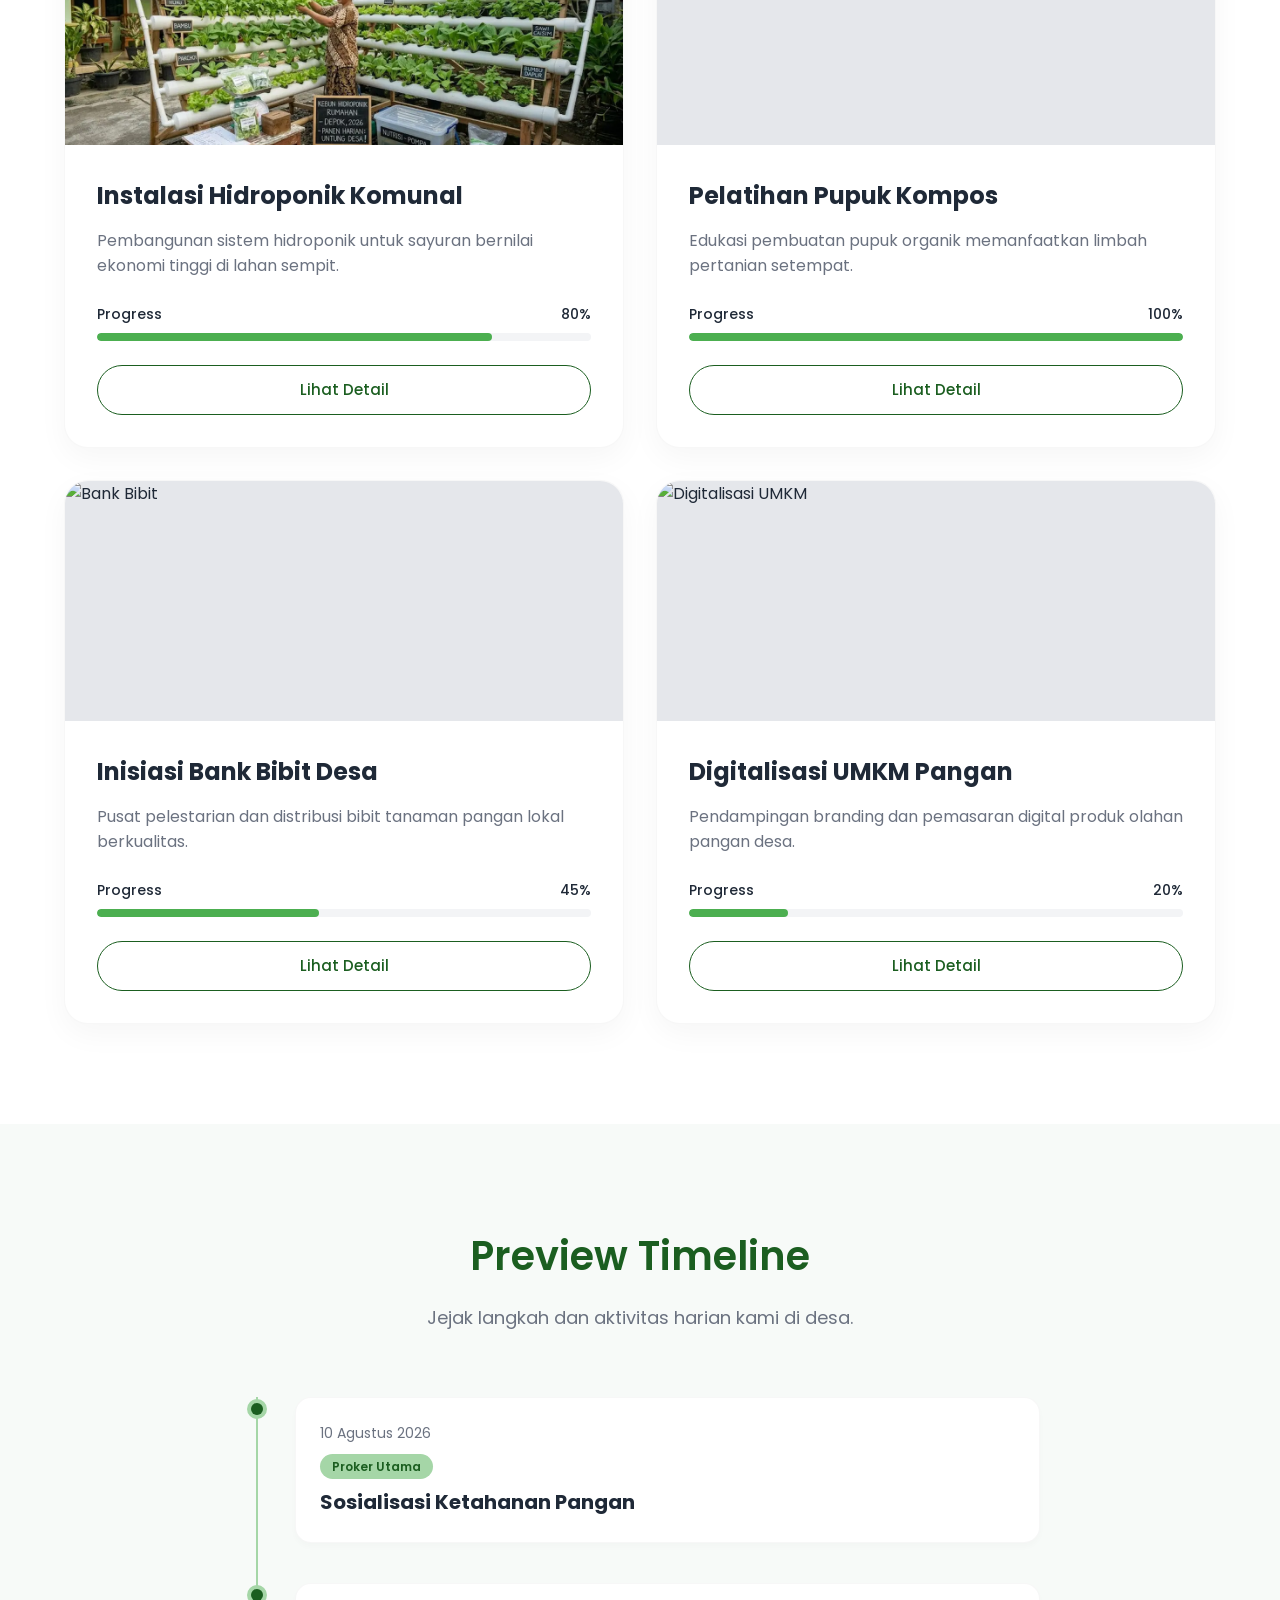
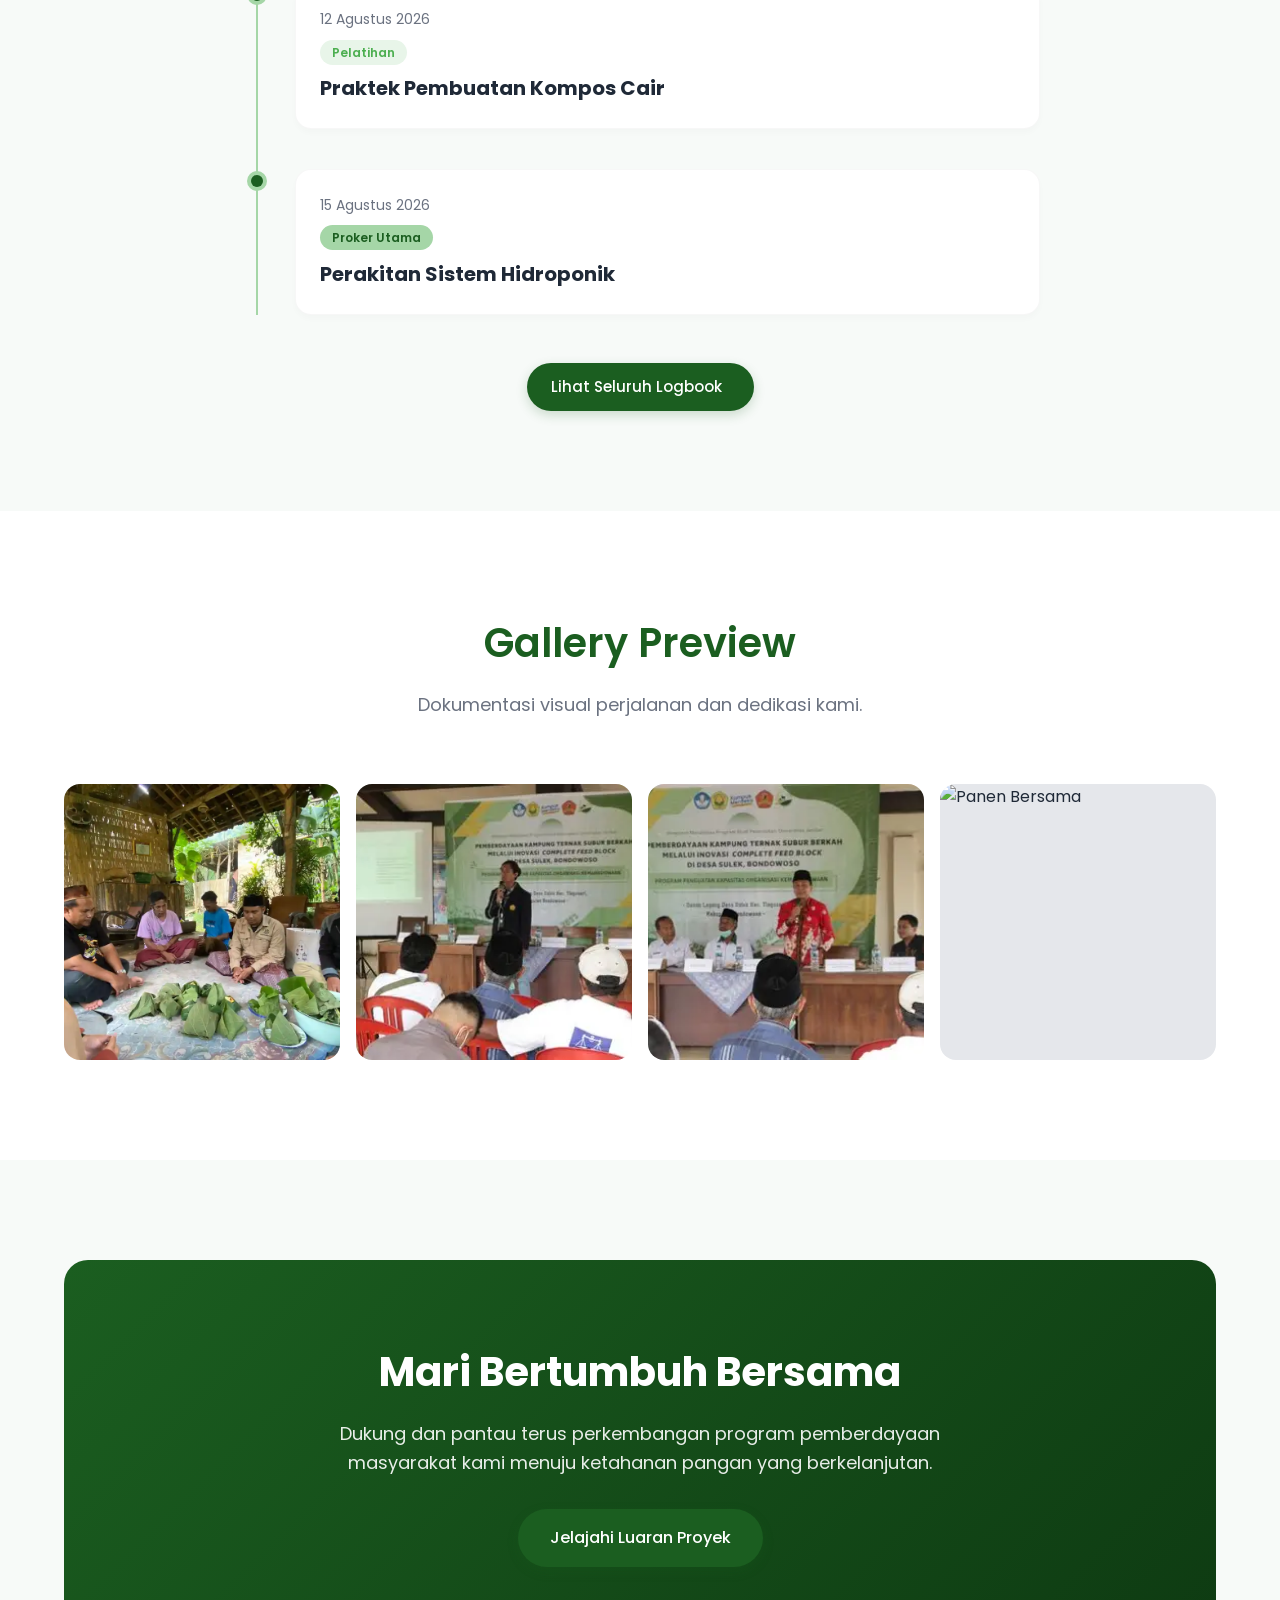
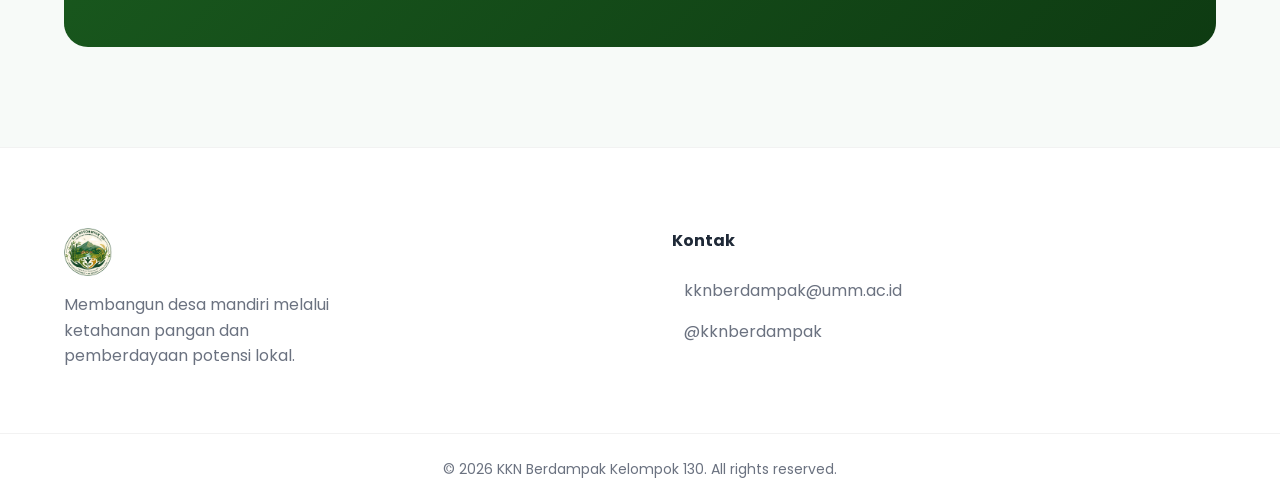
==== commit c1f6b7c3: "Revisi: ubah main.js" ====
--- a/index.html
+++ b/index.html
@@ -43,10 +43,9 @@
             </ul>
 
             <div class="navbar-actions">
-                <a href="dashboard.html" class="btn btn-primary btn-sm">Dashboard</a>
-            </div>
-
-            <!-- TOMBOL HAMBURGER (Tambahan Baru) -->
+                <a href="pages/dashboard.html" class="btn btn-primary btn-sm">Dashboard</a>
+            </div>
+
             <button class="mobile-menu-btn" id="mobile-menu-btn">
                 <i data-lucide="menu"></i>
             </button>
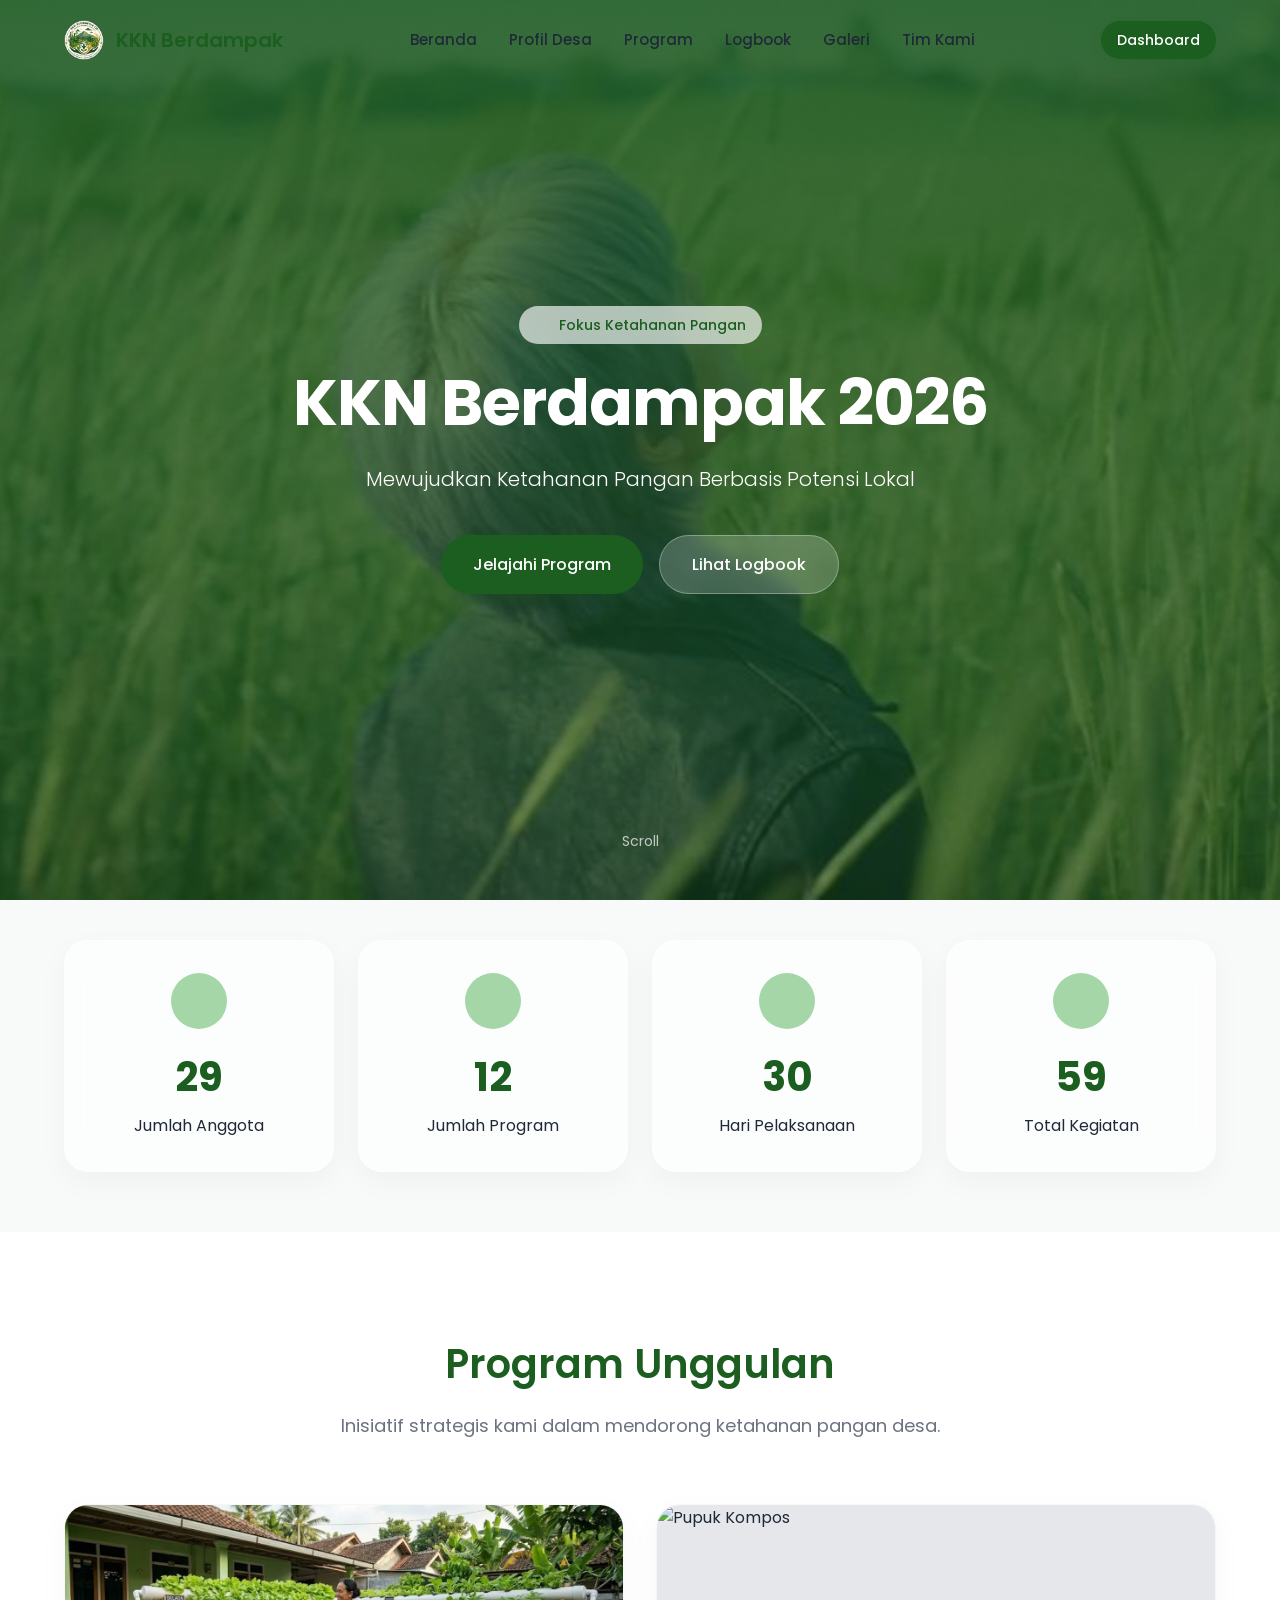
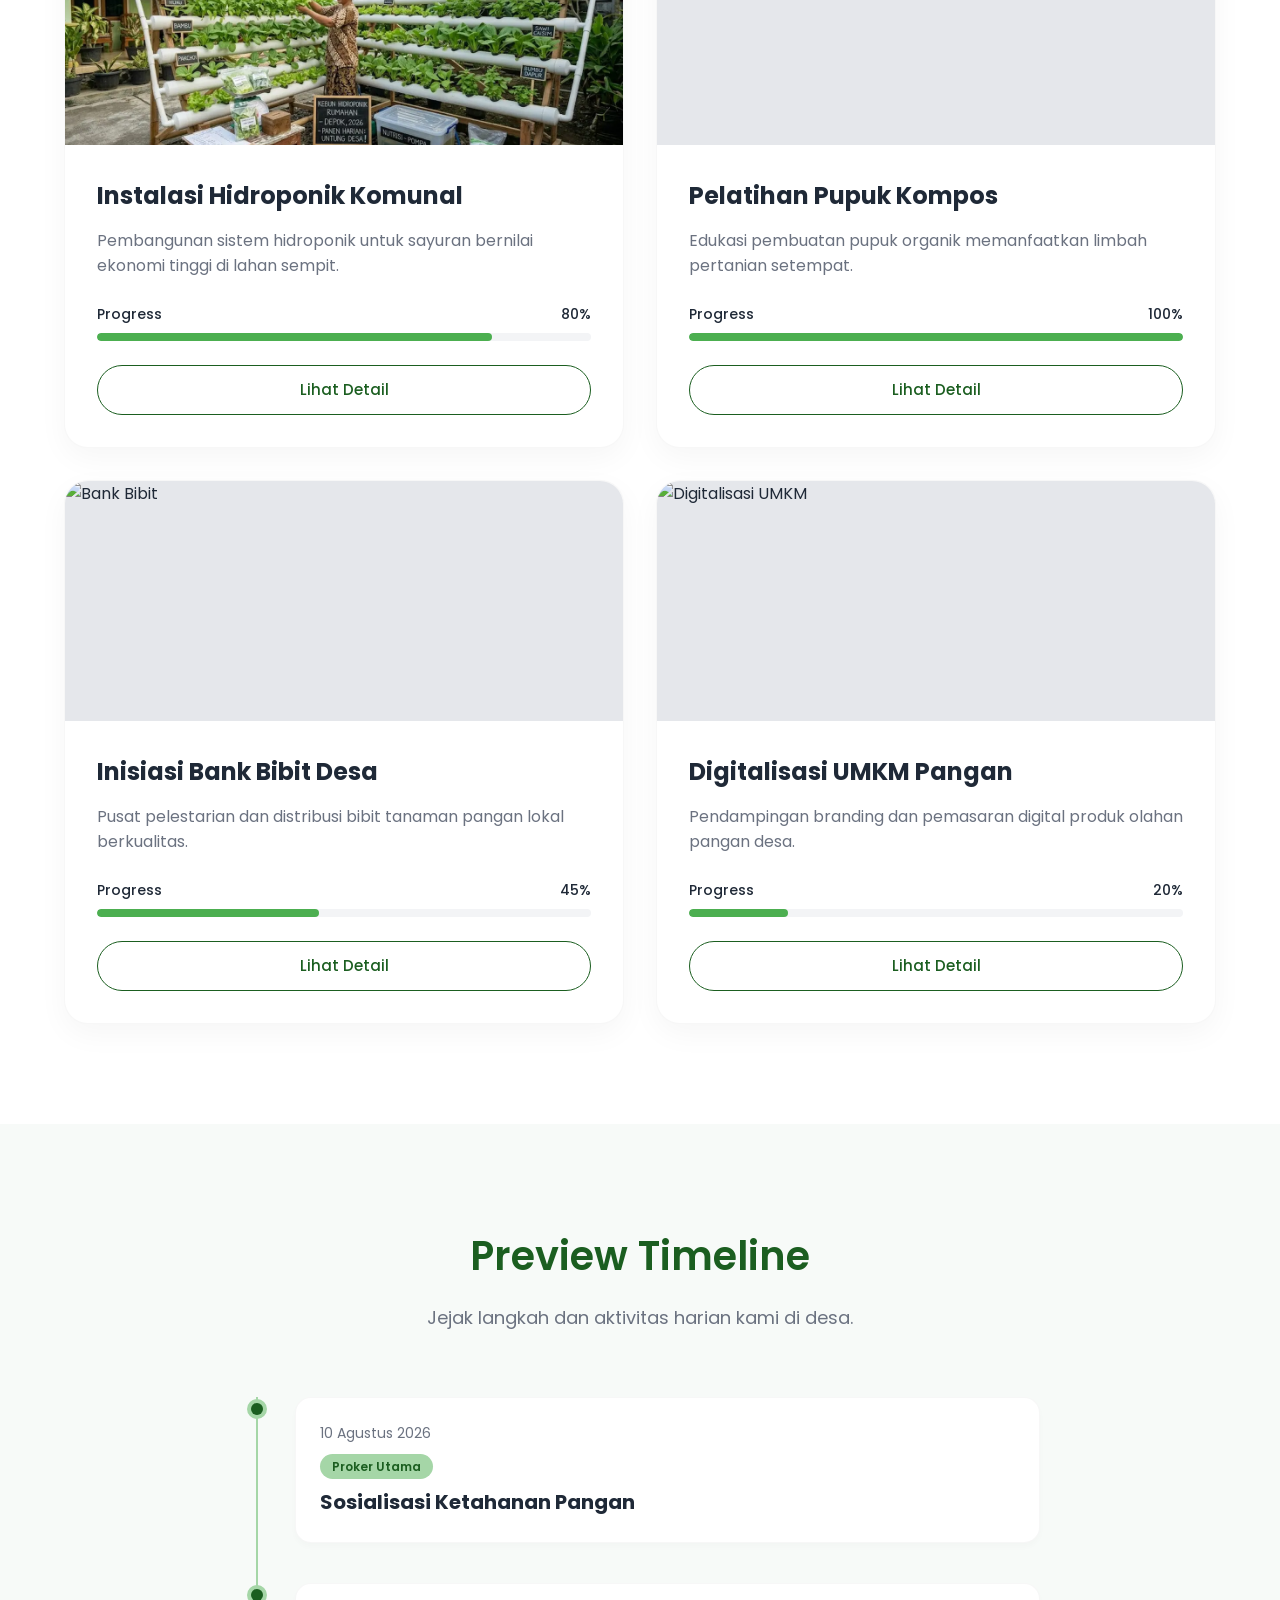
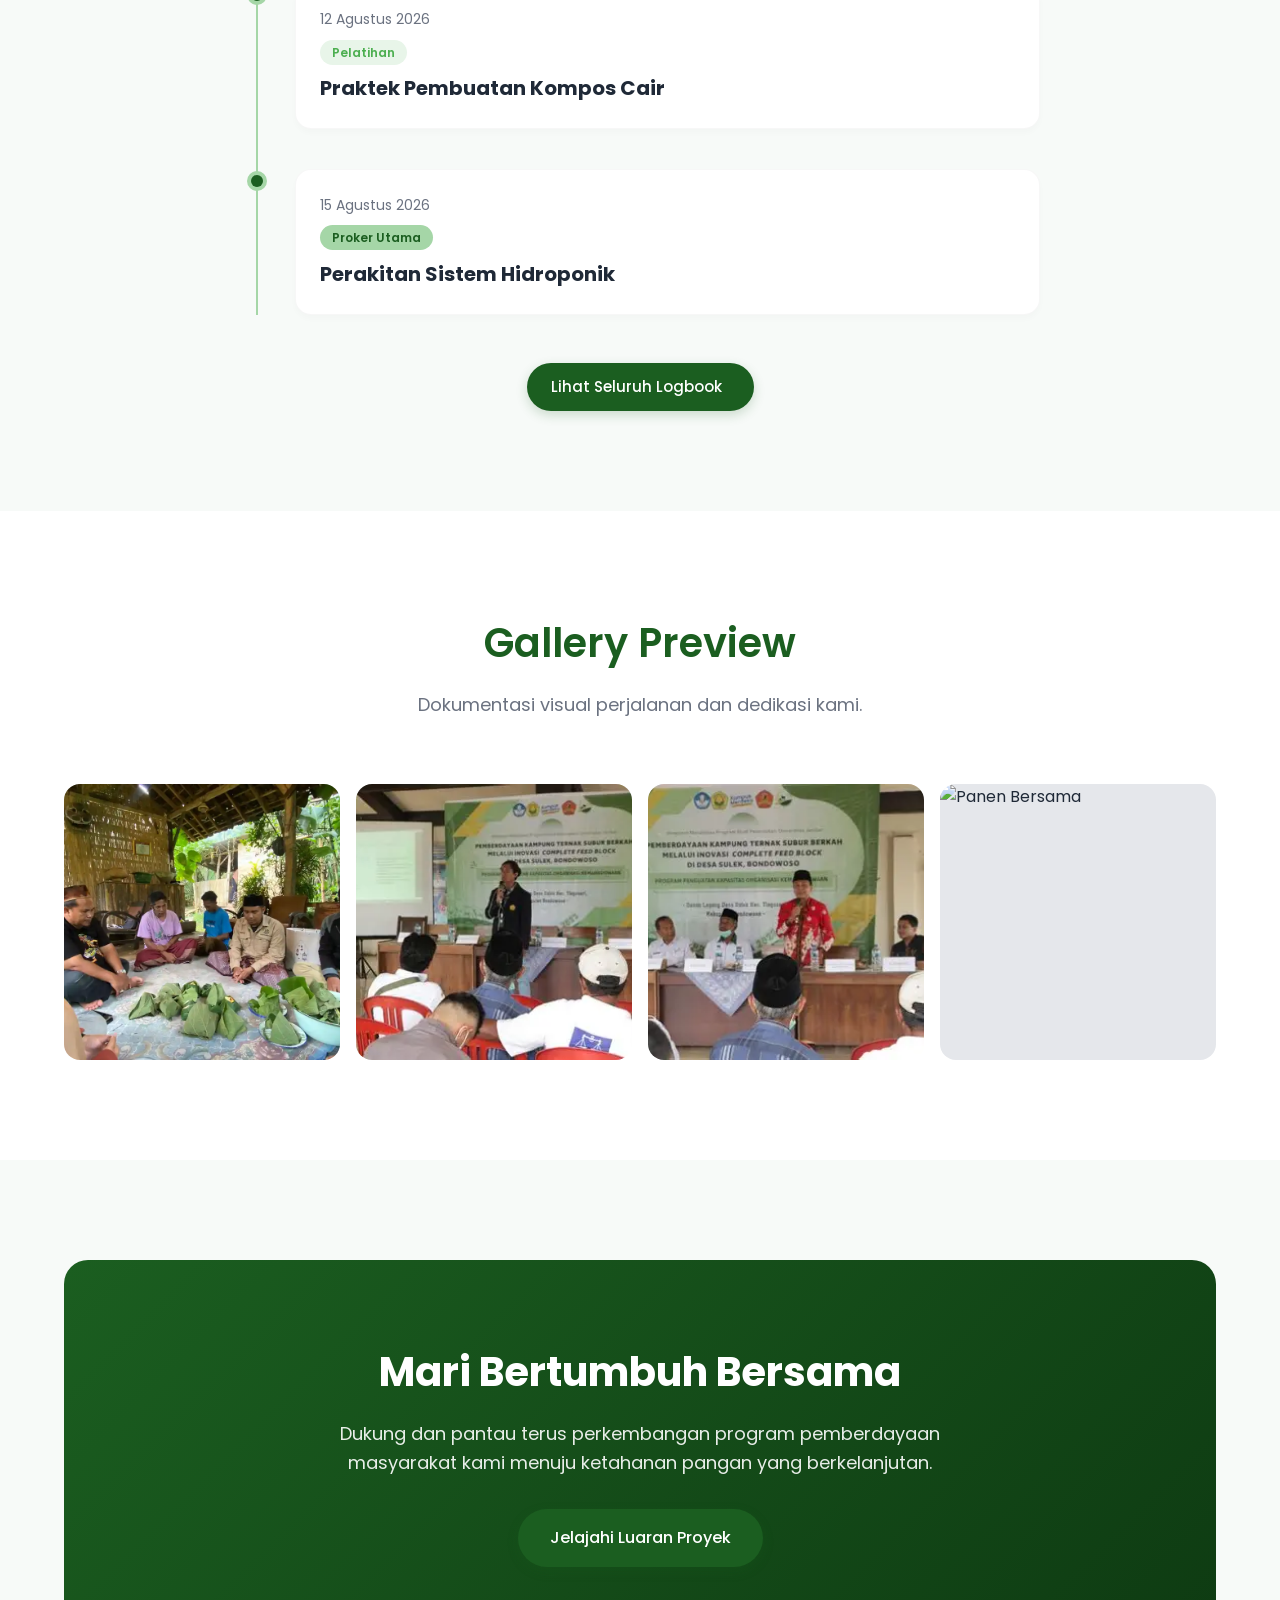
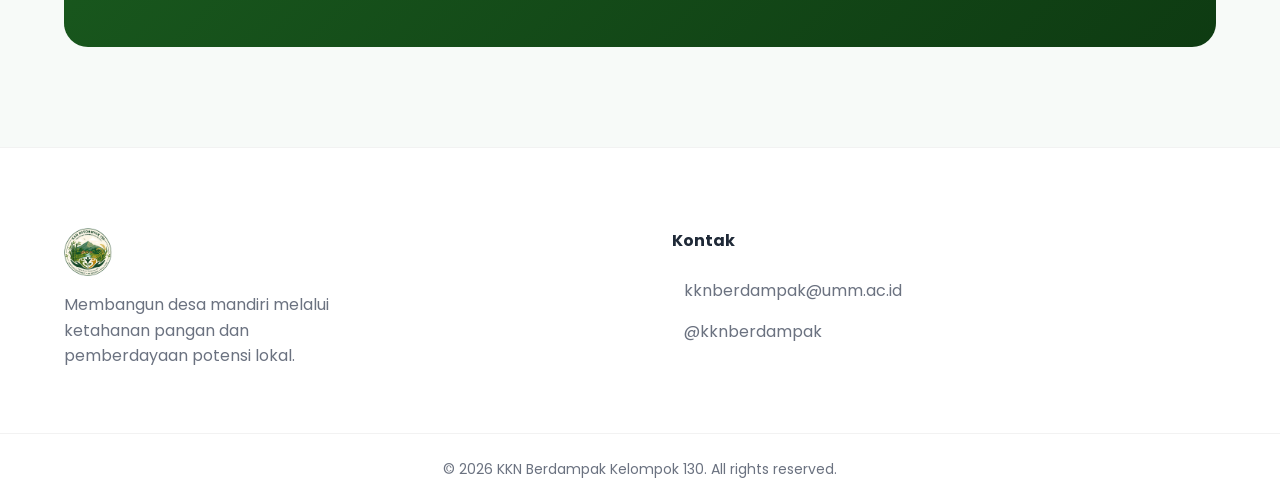
==== commit 68b80ae9: "Revisi: hapus redundan dashboard" ====
--- a/index.html
+++ b/index.html
@@ -33,7 +33,7 @@
                 <span class="logo-text">KKN Berdampak</span>
             </a>
             
-            <ul class="navbar-menu">
+            <ul class="navbar-menu" id="navbar-menu">
                 <li><a href="../index.html" class="nav-link">Beranda</a></li>
                 <li><a href="pages/village.html" class="nav-link">Profil Desa</a></li> <!-- Tambahan Baru -->
                 <li><a href="pages/program.html" class="nav-link">Program</a></li>
@@ -41,10 +41,6 @@
                 <li><a href="pages/gallery.html" class="nav-link">Galeri</a></li>
                 <li><a href="pages/team.html" class="nav-link">Tim Kami</a></li> <!-- Tambahan Baru -->
             </ul>
-
-            <div class="navbar-actions">
-                <a href="pages/dashboard.html" class="btn btn-primary btn-sm">Dashboard</a>
-            </div>
 
             <button class="mobile-menu-btn" id="mobile-menu-btn">
                 <i data-lucide="menu"></i>
